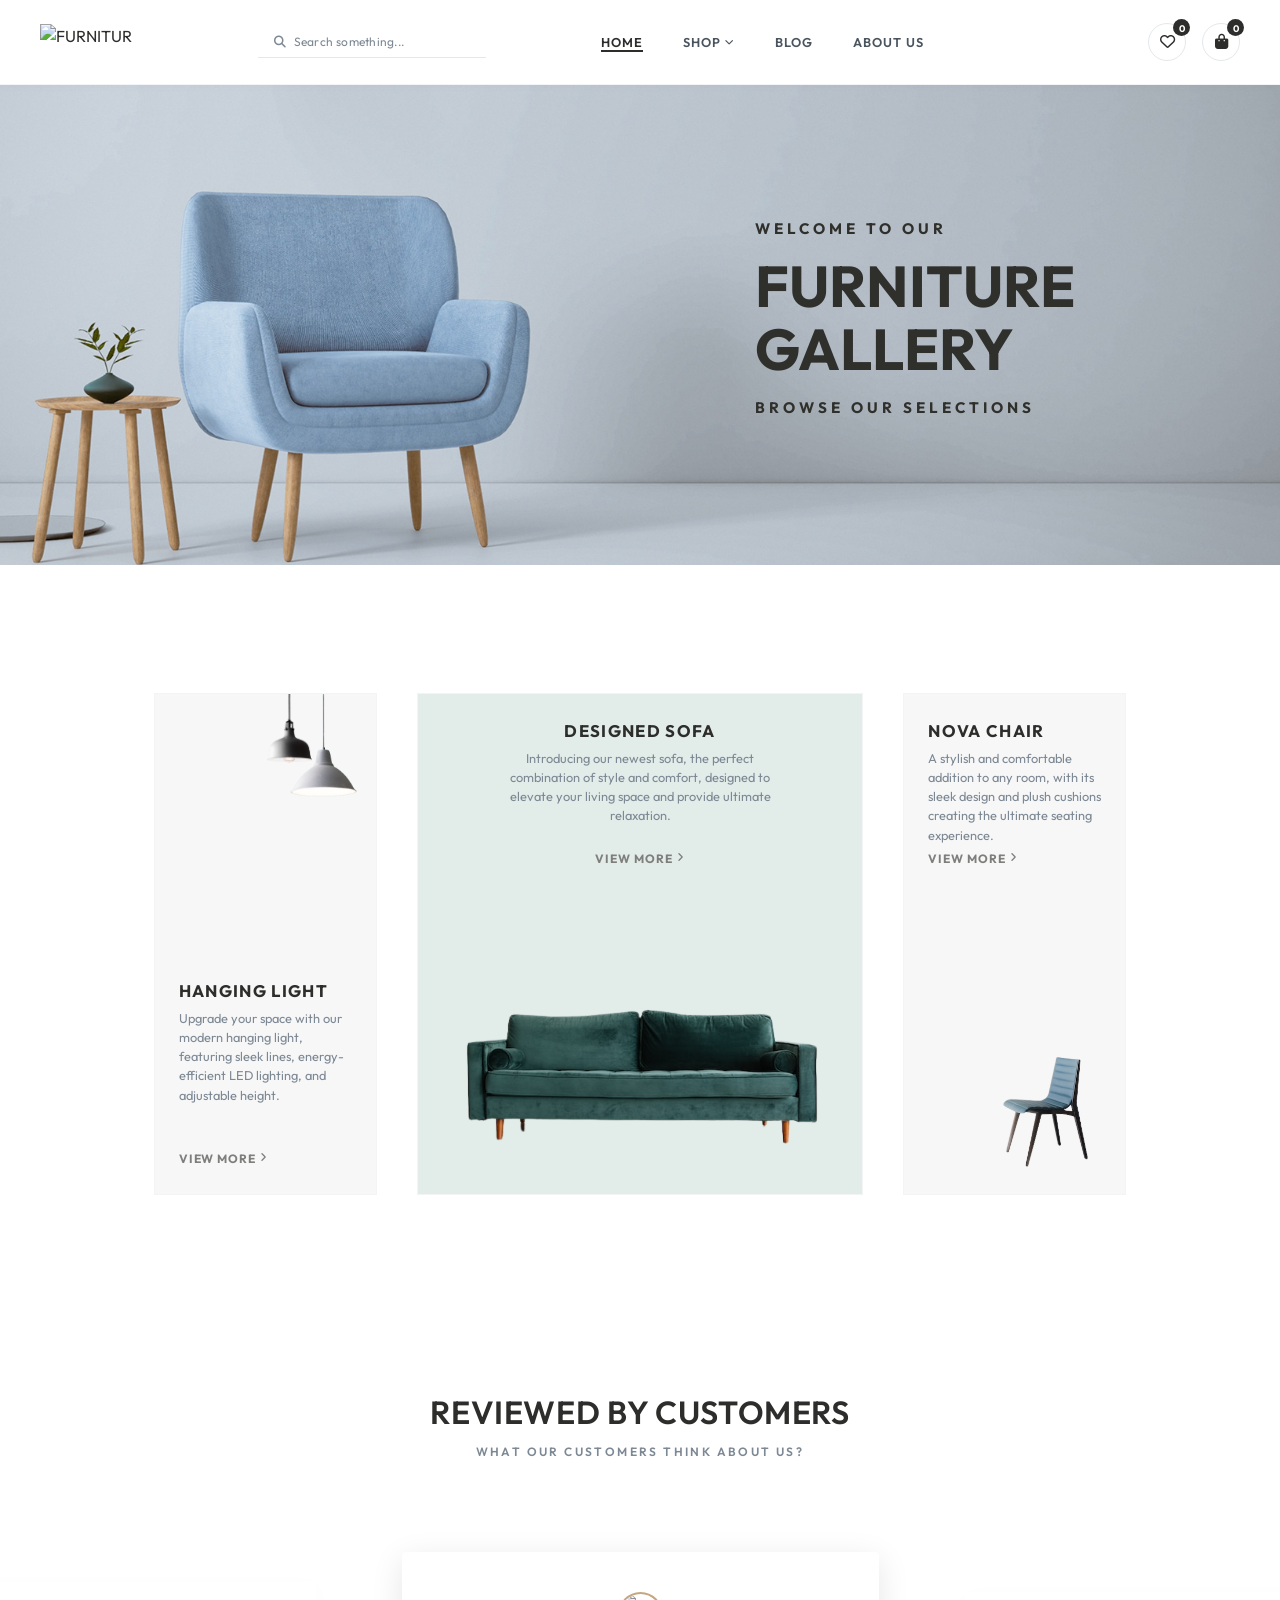
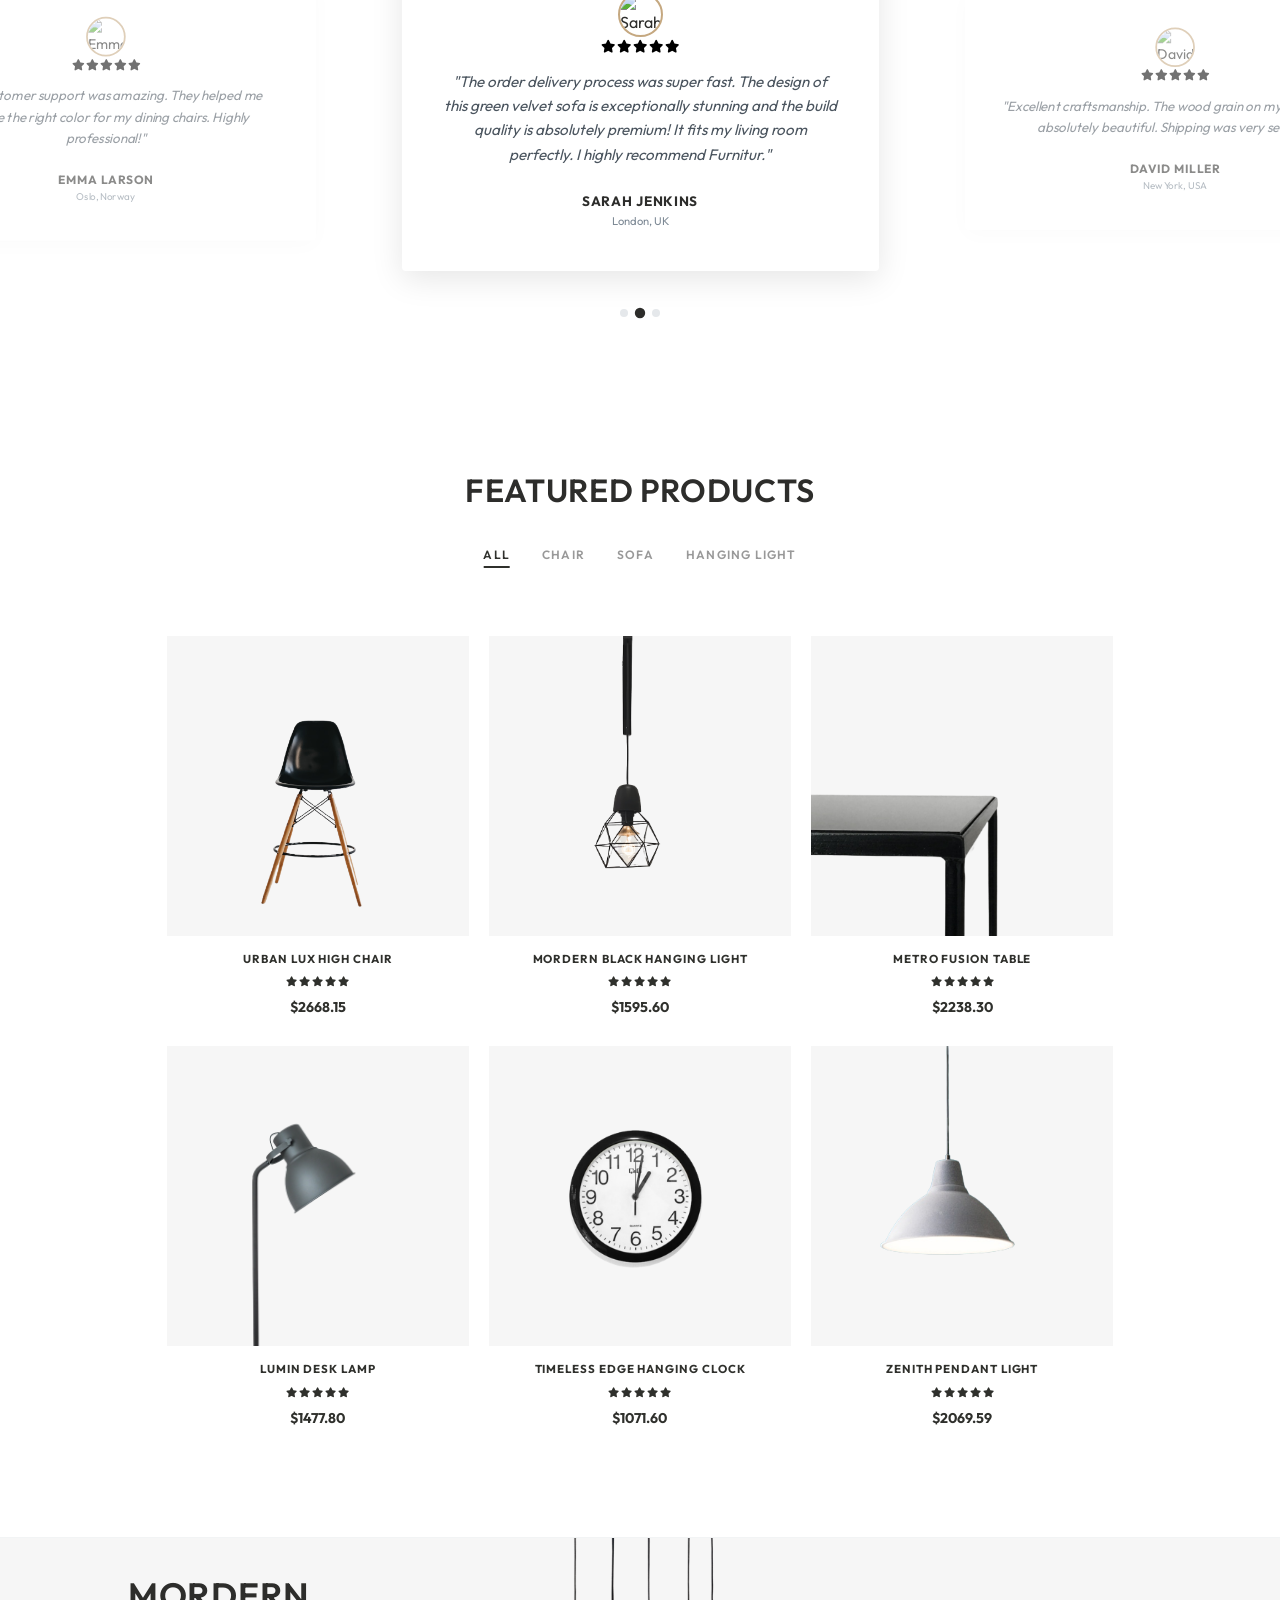
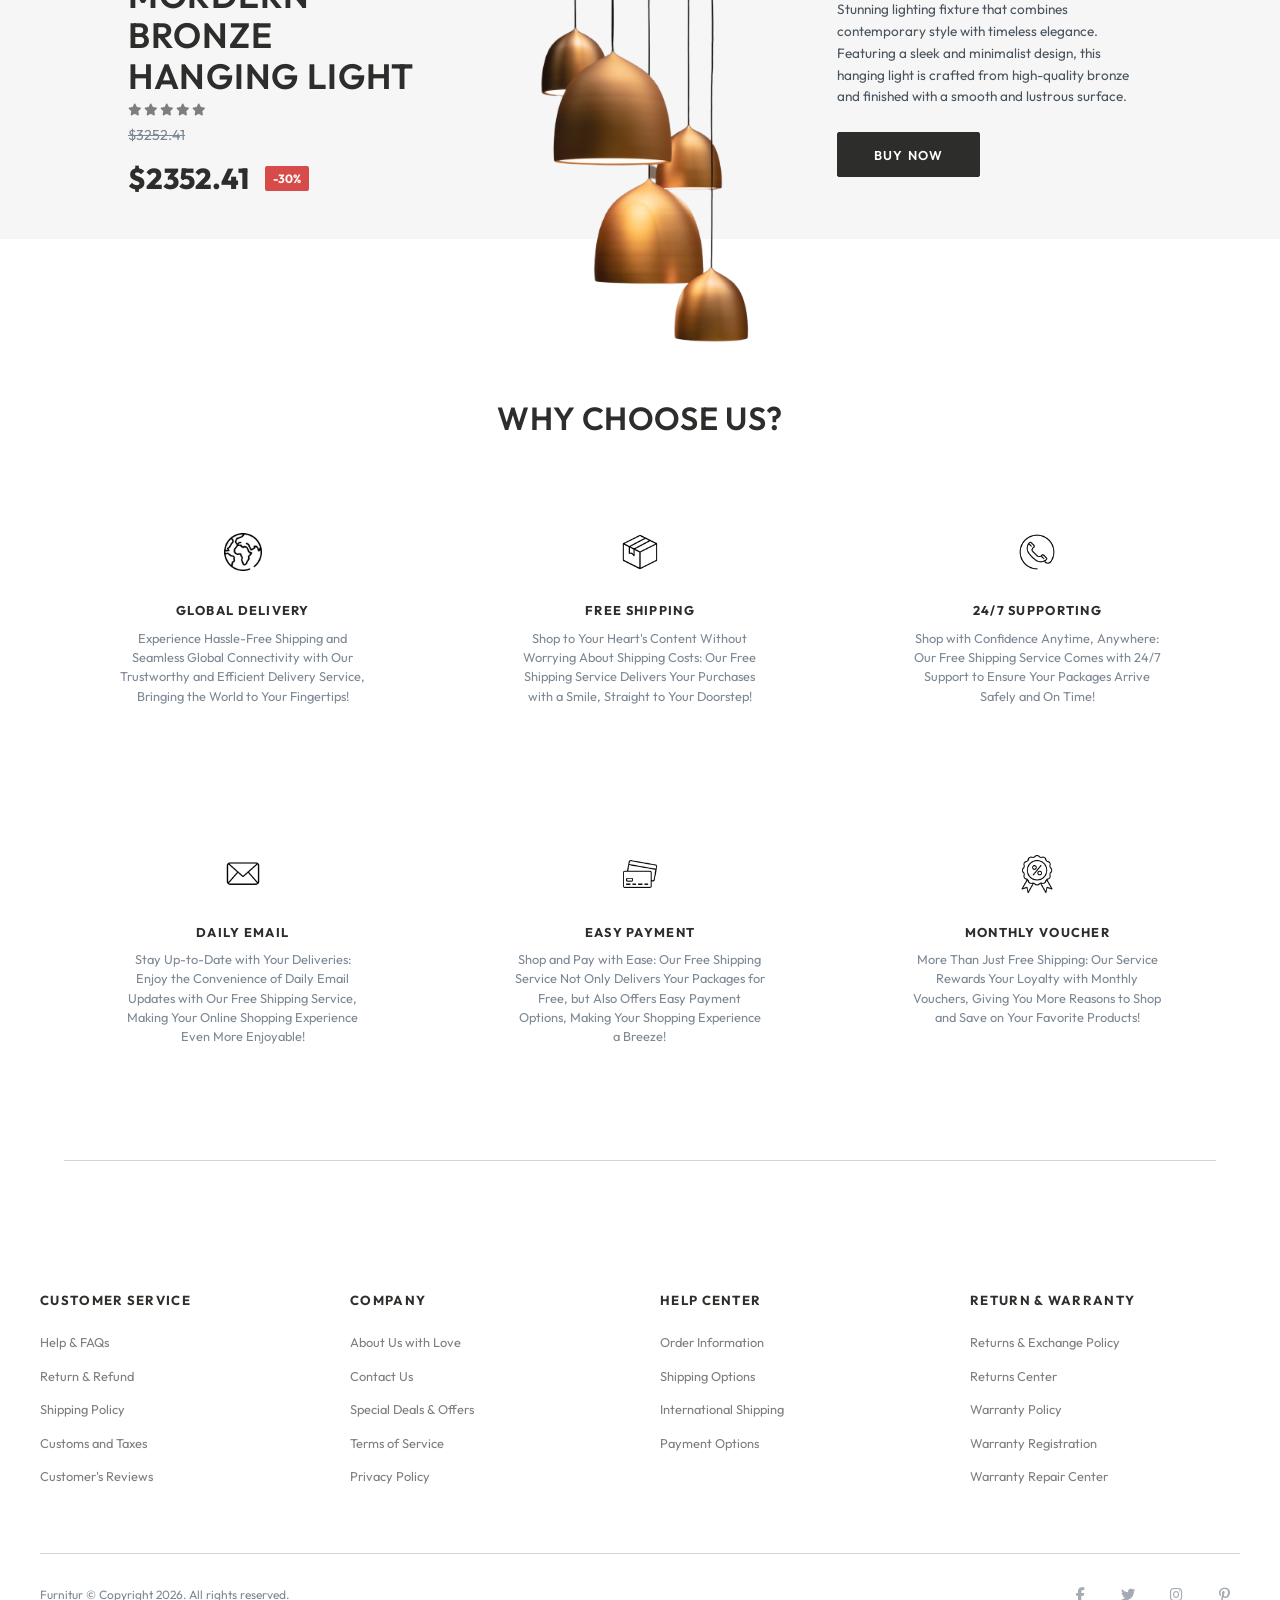
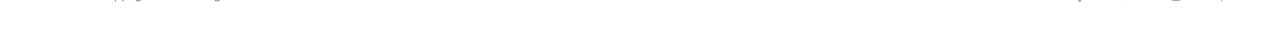
==== index.html @ 63c7da9a "first commit" ====
<!DOCTYPE html>
<html lang="en">

<head>
  <meta charset="UTF-8">
  <meta name="viewport" content="width=device-width, initial-scale=1.0">
  <meta name="description" content="Furnitur - Your Future Interior. High-quality furniture and lighting design.">
  <title>FURNITUR | Your Future Interior</title>
  <!-- Google Fonts -->
  <link rel="preconnect" href="https://fonts.googleapis.com">
  <link rel="preconnect" href="https://fonts.gstatic.com" crossorigin>
  <link
    href="https://fonts.googleapis.com/css2?family=Outfit:wght@300;400;500;600;700;800&family=Playfair+Display:ital,wght@0,400;0,600;0,700;1,400&display=swap"
    rel="stylesheet">
  <!-- FontAwesome for Icons -->
  <link rel="stylesheet" href="https://cdnjs.cloudflare.com/ajax/libs/font-awesome/6.4.0/css/all.min.css">
  <!-- Main Stylesheet -->
  <link rel="stylesheet" href="style.css">
</head>

<body class="home-page">

  <!-- Header & Navbar -->
  <header class="main-header">
    <div class="header-container">

      <!-- Left Group: Logo + Search + Nav -->
      <div class="header-left">
        <!-- Logo -->
        <a href="index.html" class="logo-container" id="nav-logo">
          <img src="./assets/logo.png" alt="FURNITUR" class="logo-img">
        </a>

        <!-- Search Bar -->
        <div class="search-wrapper">
          <i class="fa-solid fa-magnifying-glass search-icon"></i>
          <input type="text" id="search-input" placeholder="Search something...">
        </div>

        <!-- Navigation -->
        <nav class="navbar">
          <ul class="nav-links">
            <li><a href="index.html" class="nav-link active">HOME</a></li>
            <li><a href="search.html" class="nav-link">SHOP <i class="fa-solid fa-chevron-down nav-chevron"></i></a>
            </li>
            <li><a href="#" class="nav-link">BLOG</a></li>
            <li><a href="#" class="nav-link">ABOUT US</a></li>
          </ul>
        </nav>
      </div>

      <!-- Right Side: Actions -->
      <div class="header-actions">

        <!-- Wishlist -->
        <button class="action-btn" id="wishlist-btn" aria-label="Wishlist">
          <i class="fa-regular fa-heart"></i>
          <span class="badge" id="wishlist-count">0</span>
        </button>

        <!-- Cart -->
        <button class="action-btn" id="cart-btn" aria-label="Shopping Cart">
          <i class="fa-solid fa-bag-shopping"></i>
          <span class="badge" id="cart-count">0</span>
        </button>

        <!-- Hamburger -->
        <button class="mobile-menu-toggle" id="mobile-menu-btn" aria-label="Toggle Menu">
          <i class="fa-solid fa-bars"></i>
        </button>
      </div>

    </div>
  </header>

  <!-- Mobile Navigation Drawer -->
<div class="mobile-nav" id="mobile-nav-menu">
  <div class="mobile-nav-close" id="mobile-nav-close"><i class="fa-solid fa-xmark"></i></div>

  <!-- Search inside mobile menu -->
  <div class="mobile-search-wrapper">
    <i class="fa-solid fa-magnifying-glass search-icon" id="mobile-search-icon"></i>
    <input type="text" id="mobile-search-input" placeholder="Search products...">
  </div>

  <ul class="mobile-nav-links">
    <li><a href="index.html" class="mobile-nav-link active">HOME</a></li>
    <li><a href="search.html" class="mobile-nav-link">SHOP</a></li>
    <li><a href="#" class="mobile-nav-link">BLOG</a></li>
    <li><a href="#" class="mobile-nav-link">ABOUT US</a></li>
  </ul>
</div>

  <!-- MAIN CONTENT CONTAINER -->
  <main class="content-area">

    <!-- Hero Banner -->
    <section class="hero-banner">
      <div class="hero-content">
        <span class="hero-subtitle">WELCOME TO OUR</span>
        <h1 class="hero-title">FURNITURE<br>GALLERY</h1>
        <p class="hero-desc-subtitle">BROWSE OUR SELECTIONS</p>
      </div>
    </section>


    <!-- Categories Grid (Top Promo) -->
    <section class="container section-spacing">
      <div class="categories-promo-grid">

        <!-- Card 1: Hanging Light — image top, text bottom -->
        <div class="promo-card">
          <div class="promo-card-image card1-image">
            <img src="assets/hanging light 2.png" class="hanging-1" alt="Hanging Light1">
            <img src="assets/hanging light 1.png" class="hanging-2" alt="Hanging Light2">
          </div>
          <div class="promo-card-content">
            <h3 class="promo-title">HANGING LIGHT</h3>
            <p class="promo-desc">Upgrade your space with our modern hanging light, featuring sleek lines,
              energy-efficient LED lighting, and adjustable height.</p>
            <a href="search.html?category=lamp" class="promo-link">View more <i class="fa-solid fa-angle-right"></i></a>
          </div>
        </div>

        <!-- Card 2: Designed Sofa — text top-center, image bottom overflows -->
        <div class="promo-card sage-theme">
          <div class="promo-card-content card2-content">
            <h3 class="promo-title">DESIGNED SOFA</h3>
            <p class="promo-desc">Introducing our newest sofa, the perfect combination of style and comfort, designed to
              elevate your living space and provide ultimate relaxation.</p>
            <a href="search.html?category=sofa" class="promo-link">View more <i class="fa-solid fa-angle-right"></i></a>
          </div>
          <div class="promo-card-image card2-image">
            <img src="assets/designed-sofa.png" alt="Designed Sofa">
          </div>
        </div>

        <!-- Card 3: Nova Chair — text top-left, image bottom-right overflows -->
        <div class="promo-card card3">
          <div class="promo-card-content">
            <h3 class="promo-title">NOVA CHAIR</h3>
            <p class="promo-desc">A stylish and comfortable addition to any room, with its sleek design and plush
              cushions creating the ultimate seating experience.</p>
            <a href="search.html?category=chair" class="promo-link">View more <i
                class="fa-solid fa-angle-right"></i></a>
          </div>
          <div class="promo-card-image card3-image">
            <img src="assets/Chair.png" alt="Nova Chair">
          </div>
        </div>

      </div>
    </section>


    <!-- Reviews Section -->
    <section class="reviews-section section-spacing">
      <div class="reviews-section-header">
        <h2 class="section-title text-center">REVIEWED BY CUSTOMERS</h2>
        <p class="section-subtitle text-center">WHAT OUR CUSTOMERS THINK ABOUT US?</p>
      </div>

      <!-- Offset Slide Carousel -->
      <div class="reviews-carousel-wrapper">
        <div class="reviews-carousel-track" id="reviews-track">

          <!-- Slide Left Placeholder -->
          <div class="review-slide-box prev-slide">
            <img src="https://images.unsplash.com/photo-1544005313-94ddf0286df2?auto=format&fit=crop&q=80&w=100"
              alt="Emma L." class="avatar-box">
            <div class="review-stars-box">
              <i class="fa-solid fa-star"></i><i class="fa-solid fa-star"></i><i class="fa-solid fa-star"></i><i
                class="fa-solid fa-star"></i><i class="fa-solid fa-star"></i>
            </div>
            <p class="review-text-box">"The customer support was amazing. They helped me choose the right color for my
              dining chairs. Highly professional!"</p>
            <div class="review-author-box">
              <h4>Emma Larson</h4>
              <span>Oslo, Norway</span>
            </div>
          </div>

          <!-- Slide 1 (Active) -->
          <div class="review-slide-box active-slide">
            <img src="https://images.unsplash.com/photo-1534528741775-53994a69daeb?auto=format&fit=crop&q=80&w=100"
              alt="Sarah J." class="avatar-box">
            <div class="review-stars-box">
              <i class="fa-solid fa-star"></i><i class="fa-solid fa-star"></i><i class="fa-solid fa-star"></i><i
                class="fa-solid fa-star"></i><i class="fa-solid fa-star"></i>
            </div>
            <p class="review-text-box">"The order delivery process was super fast. The design of this green velvet sofa
              is exceptionally stunning and the build quality is absolutely premium! It fits my living room perfectly. I
              highly recommend Furnitur."</p>
            <div class="review-author-box">
              <h4>Sarah Jenkins</h4>
              <span>London, UK</span>
            </div>
          </div>

          <!-- Slide Right Placeholder -->
          <div class="review-slide-box next-slide">
            <img src="https://images.unsplash.com/photo-1507003211169-0a1dd7228f2d?auto=format&fit=crop&q=80&w=100"
              alt="David M." class="avatar-box">
            <div class="review-stars-box">
              <i class="fa-solid fa-star"></i><i class="fa-solid fa-star"></i><i class="fa-solid fa-star"></i><i
                class="fa-solid fa-star"></i><i class="fa-solid fa-star"></i>
            </div>
            <p class="review-text-box">"Excellent craftsmanship. The wood grain on my table looks absolutely beautiful.
              Shipping was very secure."</p>
            <div class="review-author-box">
              <h4>David Miller</h4>
              <span>New York, USA</span>
            </div>
          </div>

        </div>
        <!-- Carousel Dots -->
        <div class="carousel-dots-container">
          <span class="dot active" data-slide="0"></span>
          <span class="dot" data-slide="1"></span>
          <span class="dot" data-slide="2"></span>
        </div>
      </div>


    </section>

    <!-- Featured Products Area -->
    <section class="container section-spacing">
      <h2 class="section-title text-center">FEATURED PRODUCTS</h2>
      <!-- Tabs -->
      <div class="featured-tabs">
        <button class="tab-btn active" data-filter="all">All</button>
        <button class="tab-btn" data-filter="chair">Chair</button>
        <button class="tab-btn" data-filter="sofa">Sofa</button>
        <button class="tab-btn" data-filter="lamp">Hanging Light</button>
      </div>
      <!-- Grid (6 items dynamically populated) -->
      <div class="products-grid" id="featured-products-container">
        <!-- Dynamic rendering via JS -->
      </div>
    </section>

    <!-- PROMO BANNER SECTION (3 Column layout) -->
    <section class="promo-banner-section">
      <div class="promo-banner-grid-3col">
        <!-- Col 1: Title and Price -->
        <div class="promo-col-left">
          <h2 class="promo-banner-title">MORDERN BRONZE<br>HANGING LIGHT</h2>
          <div class="promo-stars">
            <i class="fa-solid fa-star"></i>
            <i class="fa-solid fa-star"></i>
            <i class="fa-solid fa-star"></i>
            <i class="fa-solid fa-star"></i>
            <i class="fa-solid fa-star"></i>
          </div>
          <p class="promo-old-price">$3252.41</p>
          <div class="promo-price-tag">
            <span class="promo-new-price">$2352.41</span>
            <span class="promo-discount-badge">-30%</span>
          </div>
        </div>

        <!-- Col 2: Image -->
        <div class="promo-col-center">
          <img src="assets/bronze-hanging-light.png" alt="Modern Bronze Hanging Light" class="promo-center-img">
        </div>

        <!-- Col 3: Description and CTA -->
        <div class="promo-col-right">
          <p class="promo-desc-text">Stunning lighting fixture that combines contemporary style with timeless elegance.
            Featuring a sleek and minimalist design, this hanging light is crafted from high-quality bronze and finished
            with a smooth and lustrous surface.</p>
          <button class="btn btn-primary btn-dark-bg" id="promo-buy-btn" data-id="p12">BUY NOW</button>
        </div>
      </div>
    </section>

    <!-- WHY CHOOSE US SECTION -->
    <section class="why-choose-us-section section-spacing">
      <div class="container">
        <h2 class="section-title text-center">WHY CHOOSE US?</h2>

        <div class="why-choose-grid">
          <!-- Item 1 -->
          <div class="why-item">
            <div class="why-icon">
              <img src="assets/png-icons/Global.png" alt="Global Delivery">
            </div>
            <h3>GLOBAL DELIVERY</h3>
            <p>Experience Hassle-Free Shipping and Seamless Global Connectivity with Our Trustworthy and Efficient
              Delivery Service, Bringing the World to Your Fingertips!</p>
          </div>

          <!-- Item 2 -->
          <div class="why-item">
            <div class="why-icon">
              <img src="assets/png-icons/package-box 1.png" alt="Free Shipping">
            </div>
            <h3>FREE SHIPPING</h3>
            <p>Shop to Your Heart's Content Without Worrying About Shipping Costs: Our Free Shipping Service Delivers
              Your Purchases with a Smile, Straight to Your Doorstep!</p>
          </div>

          <!-- Item 3 -->
          <div class="why-item">
            <div class="why-icon">
              <img src="assets/png-icons/phone 1.png" alt="24/7 Support">
            </div>
            <h3>24/7 SUPPORTING</h3>
            <p>Shop with Confidence Anytime, Anywhere: Our Free Shipping Service Comes with 24/7 Support to Ensure Your
              Packages Arrive Safely and On Time!</p>
          </div>

          <!-- Item 4 -->
          <div class="why-item">
            <div class="why-icon">
              <img src="assets/png-icons/email 1.png" alt="Daily Email">
            </div>
            <h3>DAILY EMAIL</h3>
            <p>Stay Up-to-Date with Your Deliveries: Enjoy the Convenience of Daily Email Updates with Our Free Shipping
              Service, Making Your Online Shopping Experience Even More Enjoyable!</p>
          </div>

          <!-- Item 5 -->
          <div class="why-item">
            <div class="why-icon">
              <img src="assets/png-icons/credit-card 1.png" alt="Easy Payment">
            </div>
            <h3>EASY PAYMENT</h3>
            <p>Shop and Pay with Ease: Our Free Shipping Service Not Only Delivers Your Packages for Free, but Also
              Offers Easy Payment Options, Making Your Shopping Experience a Breeze!</p>
          </div>

          <!-- Item 6 -->
          <div class="why-item">
            <div class="why-icon">
              <img src="assets/png-icons/badge (1) 1.png" alt="Monthly  Voucher">
            </div>
            <h3>MONTHLY VOUCHER</h3>
            <p>More Than Just Free Shipping: Our Service Rewards Your Loyalty with Monthly Vouchers, Giving You More
              Reasons to Shop and Save on Your Favorite Products!</p>
          </div>
        </div>
      </div>
    </section>

  </main>

  <!-- PERSISTENT SHOPPING CART SIDE DRAWER -->
  <div class="cart-drawer-overlay" id="cart-overlay"></div>
  <div class="cart-drawer" id="cart-drawer">
    <div class="cart-drawer-header">
      <h2>YOUR CART (<span id="cart-drawer-count">0</span>)</h2>
      <button class="cart-drawer-close" id="cart-close-btn" aria-label="Close Cart">
        <i class="fa-solid fa-xmark"></i>
      </button>
    </div>

    <!-- Cart Items Container -->
    <div class="cart-items-container" id="cart-items-list">
      <!-- Renders dynamically in JS -->
    </div>

    <!-- Cart Footer (Calculations & Checkout) -->
    <div class="cart-drawer-footer" id="cart-summary-footer">
      <div class="cart-subtotal-row">
        <span>Subtotal</span>
        <span class="subtotal-price" id="cart-total-price">$0.00</span>
      </div>
      <p class="cart-shipping-notice">Shipping and taxes calculated at checkout.</p>
      <button class="btn btn-primary checkout-btn" id="checkout-btn">PROCEED TO CHECKOUT</button>
    </div>
  </div>

  <!-- FOOTER SECTION -->
  <footer class="main-footer">
    <div class="footer-container">
      <!-- Main Footer Grid -->
      <div class="footer-grid">
        <!-- Col 1 -->
        <div class="footer-col">
          <h3>CUSTOMER SERVICE</h3>
          <ul>
            <li><a href="#">Help & FAQs</a></li>
            <li><a href="#">Return & Refund</a></li>
            <li><a href="#">Shipping Policy</a></li>
            <li><a href="#">Customs and Taxes</a></li>
            <li><a href="#">Customer's Reviews</a></li>
          </ul>
        </div>
        <!-- Col 2 -->
        <div class="footer-col">
          <h3>COMPANY</h3>
          <ul>
            <li><a href="#">About Us with Love</a></li>
            <li><a href="#">Contact Us</a></li>
            <li><a href="#">Special Deals & Offers</a></li>
            <li><a href="#">Terms of Service</a></li>
            <li><a href="#">Privacy Policy</a></li>
          </ul>
        </div>
        <!-- Col 3 -->
        <div class="footer-col">
          <h3>HELP CENTER</h3>
          <ul>
            <li><a href="#">Order Information</a></li>
            <li><a href="#">Shipping Options</a></li>
            <li><a href="#">International Shipping</a></li>
            <li><a href="#">Payment Options</a></li>
          </ul>
        </div>
        <!-- Col 4 -->
        <div class="footer-col">
          <h3>RETURN & WARRANTY</h3>
          <ul>
            <li><a href="#">Returns & Exchange Policy</a></li>
            <li><a href="#">Returns Center</a></li>
            <li><a href="#">Warranty Policy</a></li>
            <li><a href="#">Warranty Registration</a></li>
            <li><a href="#">Warranty Repair Center</a></li>
          </ul>
        </div>
      </div>

      <!-- Footer Bottom -->
      <div class="footer-bottom">
        <p class="copyright-text">Furnitur © Copyright 2026. All rights reserved.</p>

        <!-- Social Icons -->
        <div class="social-links">
          <a href="#" aria-label="Facebook"><i class="fa-brands fa-facebook-f"></i></a>
          <a href="#" aria-label="Twitter"><i class="fa-brands fa-twitter"></i></a>
          <a href="#" aria-label="Instagram"><i class="fa-brands fa-instagram"></i></a>
          <a href="#" aria-label="Pinterest"><i class="fa-brands fa-pinterest-p"></i></a>
        </div>
      </div>
    </div>
  </footer>

  <!-- Core JavaScript -->
  <script src="app.js"></script>
</body>

</html>
---- style.css ----
/* ==========================================================================
   CSS RESET & VARIABLES
   ========================================================================== */
:root {
  /* Color Palette */
  --color-primary: #2d2d2b;
  /* Charcoal Dark Brown (Figma Header/Neutral) */
  --color-primary-light: #444442;
  --color-secondary: #c5a880;
  /* Gold / Bronze highlights */
  --color-secondary-dark: #a98c62;
  --color-sage: #e2ece9;
  /* Sage Green */
  --color-sage-light: #eff5f3;
  --color-white: #ffffff;
  --color-light-bg: #f8f9fa;
  /* Off-white */
  --color-grey-50: #fbfbfc;
  --color-grey-100: #f2f4f5;
  /* Cool light grey */
  --color-grey-200: #e5e8eb;
  --color-grey-300: #ccd1d6;
  --color-grey-500: #7c8894;
  /* Muted grey */
  --color-grey-700: #4a545e;
  --color-danger: #d84b4b;
  /* Discount/Sale Red */
  --color-danger-hover: #b73a3a;
  --color-success: #2e7d32;

  /* Typography */
  --font-sans: 'Outfit', sans-serif;
  --font-serif: 'Playfair Display', Georgia, serif;

  /* Spacing */
  --spacing-xs: 0.25rem;
  --spacing-sm: 0.5rem;
  --spacing-md: 1rem;
  --spacing-lg: 1.5rem;
  --spacing-xl: 2.5rem;
  --spacing-xxl: 4rem;

  /* Transitions */
  --transition-fast: all 0.2s cubic-bezier(0.16, 1, 0.3, 1);
  --transition-normal: all 0.3s cubic-bezier(0.16, 1, 0.3, 1);
  --transition-slow: all 0.5s cubic-bezier(0.16, 1, 0.3, 1);

  /* Layout Constants */
  --header-height: 85px;
  --max-width: 1440px;
  --border-radius-sm: 2px;
  --border-radius-md: 4px;
  --border-radius-lg: 8px;
  --box-shadow: 0 5px 25px rgba(0, 0, 0, 0.04);
  --box-shadow-hover: 0 15px 35px rgba(0, 0, 0, 0.08);
  --box-shadow-drawer: -8px 0 25px rgba(0, 0, 0, 0.06);
}

* {
  box-sizing: border-box;
  margin: 0;
  padding: 0;
}

body {
  font-family: var(--font-sans);
  background-color: var(--color-white);
  color: var(--color-primary);
  line-height: 1.6;
  overflow-x: hidden;
  -webkit-font-smoothing: antialiased;
}

a {
  color: inherit;
  text-decoration: none;
  transition: var(--transition-fast);
}

button,
input,
select,
textarea {
  font-family: inherit;
  font-size: inherit;
  color: inherit;
  background: none;
  border: none;
  outline: none;
}

button {
  cursor: pointer;
}

img {
  max-width: 100%;
  height: auto;
  display: block;
}

ul {
  list-style: none;
}

.container {
  max-width: var(--max-width);
  margin: 0 auto;
  padding: 0 var(--spacing-xxl);
  width: 100%;
}

.section-spacing {
  padding: var(--spacing-xxl) 0;
}

.hidden {
  display: none !important;
}

.text-center {
  text-align: center;
}

.pb-0 {
  padding-bottom: 0 !important;
}

.no-border-bottom {
  border-bottom: none !important;
}

/* ==========================================================================
   BUTTONS & ACTIONS
   ========================================================================== */
.btn {
  display: inline-flex;
  align-items: center;
  justify-content: center;
  padding: 0.85rem 2.2rem;
  font-weight: 600;
  font-size: 0.8rem;
  letter-spacing: 0.1em;
  text-transform: uppercase;
  border-radius: var(--border-radius-sm);
  transition: var(--transition-normal);
  gap: var(--spacing-sm);
}

.btn-primary {
  background-color: var(--color-primary);
  color: var(--color-white);
  border: 1px solid var(--color-primary);
}

.btn-primary:hover {
  background-color: var(--color-white);
  color: var(--color-primary);
}

.btn-primary.btn-dark-bg {
  background-color: var(--color-primary);
  color: var(--color-white);
  border: 1px solid var(--color-primary);
}

.btn-primary.btn-dark-bg:hover {
  background-color: transparent;
  color: var(--color-primary);
}

.btn-outline {
  border: 1px solid var(--color-primary);
  color: var(--color-primary);
}

.btn-outline:hover {
  background-color: var(--color-primary);
  color: var(--color-white);
}

.btn-dark {
  background-color: var(--color-primary);
  color: var(--color-white);
  border: 1px solid var(--color-primary);
}

.btn-dark:hover {
  background-color: transparent;
  color: var(--color-primary);
}

.btn-sm {
  padding: 0.5rem 1.2rem;
  font-size: 0.75rem;
}

/* ==========================================================================
   HEADER & NAVBAR (WHITE HEADER AS PER USER FEEDBACK)
   ========================================================================== */
.main-header {
  height: var(--header-height);
  background-color: var(--color-white);
  border-bottom: 1px solid var(--color-grey-100);
  position: sticky;
  top: 0;
  z-index: 100;
  box-shadow: 0 2px 10px rgba(0, 0, 0, 0.02);
}

.header-container {
  max-width: var(--max-width);
  height: 100%;
  margin: 0 auto;
  padding: 0 var(--spacing-xxl);
  display: flex;
  align-items: center;
  justify-content: space-between;
  padding: 15px 40px;
}


.header-left {
  display: flex;
  align-items: center;
  gap: 9vw;
  /* Equal gap between logo, search, nav */
}

/* Logo Design */
.logo-container {
  display: flex;
  align-items: center;
  gap: 12px;
  flex-shrink: 0;
  text-decoration: none;
}

.logo-img {
  width: 8vw;
  height: 4vh;
  object-fit: contain;
}

/* Optional hover effect */
.logo-container:hover .logo-img {
  transform: scale(1.08);
  transition: transform 0.3s ease;
}

/* Search Wrapper - Placed next to Logo in Header */
.search-wrapper {
  position: relative;
  border-bottom: 1px solid var(--color-grey-200);
  padding: 0.5rem 1rem;
  display: flex;
  align-items: center;
  min-width: 200px;
  transition: var(--transition-normal);
  background-color: var(--color-white);
}

.search-wrapper:focus-within {
  width: 250px;
  border-color: var(--color-grey-300);
  background-color: var(--color-white);
  box-shadow: var(--box-shadow);
}

.search-icon {
  font-size: 0.75rem;
  color: var(--color-grey-500);
  margin-right: var(--spacing-sm);
}

.search-wrapper input {
  font-size: 0.75rem;
  width: 100%;
  letter-spacing: 0.02em;
  color: var(--color-primary);
}

.search-wrapper input::placeholder {
  color: var(--color-grey-500);
}

/* Navbar Links */
.navbar {
  height: 100%;

}

.nav-links {
  display: flex;
  align-items: center;
  height: 100%;
  gap: var(--spacing-xl);
}

.nav-links li {
  height: 100%;
  display: flex;
  align-items: center;
}

.nav-link {
  font-weight: 600;
  font-size: 0.8rem;
  letter-spacing: 0.08em;
  position: relative;
  height: 100%;
  display: flex;
  align-items: center;
  color: var(--color-grey-700);
}

.nav-link:hover,
.nav-link.active {
  color: var(--color-primary);
}

.nav-link::after {
  content: '';
  position: absolute;
  bottom: 0;
  left: 0;
  width: 0;
  height: 2px;
  background-color: var(--color-primary);
  transition: var(--transition-normal);
}

.nav-link:hover::after,
.nav-link.active::after {
  width: 100%;
}

.nav-chevron {
  font-size: 0.55rem;
  margin-left: var(--spacing-xs);
}

/* Header Action Badges */
.header-actions {
  display: flex;
  align-items: center;
  gap: var(--spacing-md);
  flex-shrink: 0;

}

.action-btn {
  display: flex;
  align-items: center;
  justify-content: center;
  width: 38px;
  height: 38px;
  border-radius: 50%;
  border: 1px solid var(--color-grey-200);
  color: var(--color-primary);
  position: relative;
  transition: var(--transition-fast);
}

.action-btn:hover {
  background-color: var(--color-light-bg);
  border-color: var(--color-grey-300);
}

.action-btn i {
  font-size: 0.95rem;
}

.badge {
  position: absolute;
  top: -5px;
  right: -5px;
  display: inline-flex;
  align-items: center;
  justify-content: center;
  background-color: var(--color-primary);
  color: var(--color-white);
  font-size: 0.6rem;
  font-weight: 700;
  width: 17px;
  height: 17px;
  border-radius: 50%;
}

.mobile-menu-toggle {
  display: none;
  font-size: 1.25rem;
  color: var(--color-primary);
}

/* ==========================================================================
   MOBILE MENU DRAWER
   ========================================================================== */
.mobile-nav {
  position: fixed;
  top: 0;
  left: -100%;
  width: 80%;
  max-width: 300px;
  height: 100vh;
  background-color: var(--color-white);
  z-index: 150;
  box-shadow: 8px 0 25px rgba(0, 0, 0, 0.08);
  padding: var(--spacing-xl) var(--spacing-lg);
  display: flex;
  flex-direction: column;
  gap: var(--spacing-xl);
  transition: var(--transition-slow);
}

.mobile-nav.active {
  left: 0;
}

.mobile-nav-close {
  align-self: flex-end;
  font-size: 1.4rem;
  cursor: pointer;
  color: var(--color-primary);
}

.mobile-nav-links {
  display: flex;
  flex-direction: column;
  gap: var(--spacing-lg);
}

.mobile-nav-link {
  font-size: 1.05rem;
  font-weight: 600;
  letter-spacing: 0.05em;
  color: var(--color-grey-700);
}

.mobile-nav-link.active,
.mobile-nav-link:hover {
  color: var(--color-primary);
}


/* ==========================================================================
   HERO BANNER
   ========================================================================== */
/* ── HERO BANNER ── */
.hero-banner {
  width: 100%;
  height: 480px;
  background-image: url('assets/Hero.png');
  background-size: cover;
  background-position: center;
  display: flex;
  align-items: center;
  justify-content: flex-end;
  padding: 0 6vw;
}

.hero-content {
  text-align: left;
  max-width: 520px;
  padding-right: 10vw;
  /* internal padding from right edge */
}

.hero-subtitle,
.hero-desc-subtitle {
  display: block;
  font-size: 0.95rem;
  font-weight: 700;
  letter-spacing: 4px;
  text-transform: uppercase;
  color: #2F302C;
  margin-bottom: 12px;
}

.hero-title {
  font-size: clamp(2rem, 4.5vw, 4.2rem);
  font-weight: 700;
  color: #2F302C;
  line-height: 1.1;
  margin-bottom: 16px;
}

/* ── RESPONSIVE ── */

/* Tablet */
@media (max-width: 1024px) {
  .hero-banner {
    height: 400px;
    background-size: contain;
    /* full image visible, no crop */
    background-repeat: no-repeat;
    background-position: left center;
    /* image on left, space for text right */
    background-color: #f5f3ef;
    /* fill any gap beside image */
  }

  .hero-content {
    max-width: 380px;
    padding-right: 3vw;
  }
}

/* Mobile */
@media (max-width: 768px) {
  .hero-banner {
    height: 320px;
    background-size: contain;
    background-repeat: no-repeat;
    background-position: left center;
    background-color: #f5f3ef;
    padding: 0 4vw;
    justify-content: flex-end;
    /* text stays RIGHT, never center */
  }

  .hero-content {
    max-width: 55%;
    /* text takes right 55% of screen */
    padding-right: 3vw;
  }

  .hero-subtitle,
  .hero-desc-subtitle {
    font-size: 0.4rem;
    letter-spacing: 2px;
    margin-bottom: 0px;
  }

}

/* Small mobile */
@media (max-width: 480px) {
  .hero-banner {
    width: 100%;
    height: 18vh;
    background-position: left center;
  }


  .hero-content {
    max-width: 58%;
    padding-right: 3vw;
  }

  .hero-title {
    font-size: 2rem !important;
    padding-right: 5vw;
  }
}

/* ==========================================================================
   CATEGORIES PROMO GRID
   ========================================================================== */
/* ── GRID ── */
.categories-promo-grid {
  display: grid;
  grid-template-columns: 0.5fr 1fr 0.5fr;
  margin: 5% 12%;
  gap: var(--spacing-xl);
}

/* ── BASE CARD ── */
.promo-card {
  background-color: #F7F7F7;
  border: 1px solid var(--color-grey-100);
  display: flex;
  flex-direction: column;
  justify-content: space-between;
  min-height: 480px;
  overflow: hidden;
  transition: var(--transition-normal);
}

.promo-card:hover {
  transform: translateY(-4px);
  box-shadow: var(--box-shadow);
}

/* ── CARD 1: two hanging bulb images side by side at top ── */
.card1-image {
  position: relative;
  height: 260px;
  overflow: hidden;
}

/* Both images hang from top using absolute positioning */
.card1-image img {
  position: absolute;
  top: 0;
  object-fit: contain;
  object-position: top center;
}

/* First light — darker one, left-center, slightly larger */
.hanging-1 {
  width: 52%;
  height: 15vh;
  left: 6vw;
  z-index: 2;
}

/* Second light — lighter one, right side, slightly lower */
.hanging-2 {
  width: 100%;
  height: 20vh !important;
  left: 8vw;
  /* slightly lower than first */
  z-index: 1;
}

/* ── CARD 2 (sage): text top-center, sofa image bottom ── */
.promo-card.sage-theme {
  background-color: var(--color-sage);
  overflow: visible;
  /* sofa can bleed below card */
}

.card2-content {
  display: flex;
  flex-direction: column;
  align-items: center;
  /* centers children horizontally */
  text-align: center;
  padding-top: 2.5rem;
  margin: 0 4vw;
}

.card2-content .promo-desc {
  text-align: center;
}

.sage-theme .promo-link {
  align-self: center;
}

.card2-image {
  height: 300px;
  flex-shrink: 0;
  overflow: visible;
  display: flex;
  align-items: flex-end;
}

.card2-image img {
  width: 100%;
  height: 100%;
  object-fit: contain;
  /* full sofa, no crop */
  object-position: center bottom;
  display: block;
}

/* ── CARD 3: text top-left, chair bottom-right overflows ── */
.promo-card.card3 {
  overflow: visible;
}

.card3-image {
  height: 300px;
  flex-shrink: 0;
  overflow: visible;
  display: flex;
  justify-content: flex-end;
  /* push chair to right */
}

.card3-image img {
  width: 80%;
  height: 100%;
  object-fit: contain;
  object-position: right bottom;
  display: block;
}

/* ── SHARED CONTENT AREA ── */
.promo-card-content {
  padding: var(--spacing-lg);
  display: flex;
  flex-direction: column;
  gap: var(--spacing-xs);
  flex-grow: 1;
}

/* ── TEXT STYLES ── */
.promo-title {
  font-family: var(--font-sans);
  font-size: 1.05rem;
  font-weight: 700;
  letter-spacing: 0.08em;
  text-transform: uppercase;
  color: var(--color-primary);
}

.promo-desc {
  font-size: 0.8rem;
  color: var(--color-grey-500);
  line-height: 1.5;
}

.promo-link {

  font-weight: 700;
  font-size: 0.75rem;
  letter-spacing: 0.08em;
  text-transform: uppercase;
  margin-top: auto;
  display: inline-flex;
  align-items: center;
  gap: var(--spacing-xs);
  color: #7E7F7C;
  align-self: flex-start;
  padding-bottom: 2px;
}

.promo-link i {
  font-size: 0.65rem;
  transition: var(--transition-fast);
}

.promo-link:hover i {
  transform: translateX(3px);
}

/* ── RESPONSIVE ── */
@media (max-width: 1024px) {
  .categories-promo-grid {
    grid-template-columns: 1fr 1fr;
  }

  .promo-card.sage-theme {
    grid-column: 1 / -1;
    /* sofa spans full width */
  }

  .card1-image {
    height: 200px;
  }

  .card2-image {
    height: 260px;
  }

  .card3-image {
    height: 260px;
  }
}

@media (max-width: 640px) {
  .categories-promo-grid {
    grid-template-columns: 1fr;
  }

  .promo-card.sage-theme {
    grid-column: auto;
  }

  .card2-content {
    margin: 0 0vw;
  }

  .card1-image {
    height: 180px;
  }

  .card2-image {
    height: 220px;
  }

  .card3-image {
    height: 200px;
    justify-content: center;
    /* center chair on mobile */
  }

  .card3-image img {
    width: 65%;
  }
}

/* ==========================================================================
   SECTION HEADER
   ========================================================================== */
.section-title {

  font-size: 2rem;
  font-weight: 600;
  letter-spacing: 0.02em;
  color: var(--color-primary);
  margin-bottom: var(--spacing-xs);
}

.section-subtitle {
  font-size: 0.75rem;
  letter-spacing: 0.2em;
  font-weight: 600;
  color: var(--color-grey-500);
  text-transform: uppercase;
  margin-bottom: var(--spacing-xl);
}

/* ==========================================================================
   PRODUCT CARDS SYSTEM
   ========================================================================== */
.products-grid {
  display: grid;
  grid-template-columns: repeat(3, 1fr);
  gap: 20px;
  padding: 4vh 6vw;
  /* slightly less horizontal padding = wider grid area */
  max-width: 1100px;
  margin: 0 auto;

}

/* ── CARD ── */
.product-card {
  border: none;
  display: flex;
  flex-direction: column;
  position: relative;
  transition: var(--transition-normal);
  cursor: pointer;
  background: #fff;

}

.product-card:hover {
  transform: translateY(-3px);
  box-shadow: 0 6px 20px rgba(0, 0, 0, 0.07);
}

/* ── CARD IMAGE AREA ── */
.product-card-image {
  background-color: #F6F6F6;
  height: 300px;
  overflow: hidden;
  position: relative;
  display: flex;
  align-items: center;
  justify-content: center;
  padding: 0;
  /* zero padding — image touches edges */

}

.product-card-image img {
  width: 100%;
  height: 100%;
  object-fit: cover;
  display: block;
  transition: var(--transition-normal);
}

.product-card:hover .product-card-image img {
  transform: scale(1.04);
}

/* ── HANGING / TALL images — align to TOP not center ── */
/* Add class "img-top" to cards where product hangs from top */
.product-card.img-top .product-card-image {
  align-items: flex-start;
  /* image pins to top edge */
}

.product-card.img-top .product-card-image img {
  object-fit: contain;
  object-position: top center;
  /* top edge, horizontally centered */
}

/* ── BADGES ── */
/* .product-badges {
  position: absolute;
  top: 12px;
  left: 12px;
  display: flex;
  flex-direction: column;
  gap: 4px;
  z-index: 2;
}

.badge-sale {
  background-color: #e63946;
  color: #fff;
  font-size: 0.58rem;
  font-weight: 800;
  padding: 3px 6px;
  letter-spacing: 0.06em;
  text-transform: uppercase;
} */


/* ── HOVER ACTIONS ── */
.product-actions {
  position: absolute;
  bottom: -60px;
  left: 0;
  width: 100%;
  display: flex;
  align-items: center;
  padding: 12px 16px;
  gap: 8px;
  background: linear-gradient(to top, rgba(0, 0, 0, 0.06), transparent);
  transition: bottom 0.3s ease, opacity 0.3s ease;
  opacity: 0;
  pointer-events: none;
  z-index: 3;
}

.product-card:hover .product-actions {
  bottom: 0;
  opacity: 1;
  pointer-events: auto;
}

.btn-icon {
  width: 34px;
  height: 34px;
  background: #fff;
  color: var(--color-primary);
  border-radius: 50%;
  display: inline-flex;
  align-items: center;
  justify-content: center;
  font-size: 13px;
  flex-shrink: 0;
  transition: var(--transition-fast);
  box-shadow: 0 2px 6px rgba(0, 0, 0, 0.08);
}

.btn-icon:hover {
  background: var(--color-primary);
  color: #fff;
}

.btn-icon.active {
  background: var(--color-primary);
  color: #fff;
  border-color: var(--color-primary);
  animation: heartPop 0.3s ease;
}

@keyframes heartPop {
  0% {
    transform: scale(0.8);
  }

  50% {
    transform: scale(1.25);
  }

  100% {
    transform: scale(1);
  }
}


.btn-add-cart-text {
  flex-grow: 1;
  height: 34px;
  background: var(--color-primary);
  color: #fff;
  font-size: 0.68rem;
  font-weight: 700;
  letter-spacing: 0.06em;
  text-transform: uppercase;
  border-radius: 17px;
  transition: var(--transition-fast);
  display: flex;
  align-items: center;
  justify-content: center;
}

.btn-add-cart-text:hover {
  background: #222;
}

/* ── PRODUCT INFO — below image ── */
.product-info {
  padding: 14px 4px 8px;
  display: flex;
  flex-direction: column;
  align-items: center;
  text-align: center;
  gap: 4px;
}

.product-title {
  font-size: 0.72rem;
  font-weight: 700;
  letter-spacing: 0.08em;
  text-transform: uppercase;
  color: #2f302c;
  margin-bottom: 2px;
}

.product-stars {
  display: flex;
  gap: 2px;
  margin: 3px 0;
  font-size: 0.62rem;
  font-weight: 500;
  color: #2F302C;
  /* gold matching screenshot */
}

.product-price-container {
  display: flex;
  align-items: center;
  gap: 8px;
  margin-top: 2px;
}

.product-price {
  font-size: 0.88rem;
  font-weight: 700;
  color: #2f302c;
}

.product-price-old {
  font-size: 0.78rem;
  color: #aaa;
  text-decoration: line-through;
}


/* List view variant styling */
.products-grid.list-view {
  grid-template-columns: 1fr;
  gap: var(--spacing-md);
}

.products-grid.list-view .product-card {
  flex-direction: row;
  height: 200px;
  border: 1px solid var(--color-grey-100);
}

.products-grid.list-view .product-card-image {
  width: 200px;
  height: 100%;
}

.products-grid.list-view .product-info {
  align-items: flex-start;
  text-align: left;
  padding: var(--spacing-lg);
  justify-content: center;
}

.products-grid.list-view .product-actions {
  position: static;
  opacity: 1;
  pointer-events: auto;
  background: none;
  padding: 0;
  margin-top: var(--spacing-md);
  box-shadow: none;
}

.products-grid.list-view .btn-add-cart-text {
  flex-grow: 0;
  padding: 0 1.5rem;
}

/* ==========================================================================
   FEATURED TABS
   ========================================================================== */
/* ── TABS ── */
.featured-tabs {
  display: flex;
  justify-content: center;
  gap: 32px;
  margin-bottom: 32px;
  margin-top: 24px;
}

.tab-btn {
  font-size: 0.75rem;
  font-weight: 600;
  letter-spacing: 0.1em;
  text-transform: uppercase;
  color: #999;
  padding: 6px 0;
  position: relative;
  transition: color 0.2s ease;
}

.tab-btn:hover,
.tab-btn.active {
  color: #2f302c;
}

.tab-btn::after {
  content: '';
  position: absolute;
  bottom: 0;
  left: 50%;
  width: 0;
  height: 1.5px;
  background: #2f302c;
  transform: translateX(-50%);
  transition: width 0.3s ease;
}

.tab-btn.active::after {
  width: 100%;
  /* full underline under active tab text only */
}

/* ── RESPONSIVE ── */
@media (max-width: 900px) {
  .products-grid {
    grid-template-columns: repeat(2, 1fr);
  }

  .product-card-image {
    height: 260px;
  }
}

@media (max-width: 560px) {
  .products-grid {
    grid-template-columns: 1fr;
  }

  .featured-tabs {
    gap: 20px;
    flex-wrap: wrap;
  }

  .product-card-image {
    height: 220px;
  }
}

/* ==========================================================================
   REVIEWS & TESTIMONIALS (OFFSET PREVIEW CAROUSEL)
   ========================================================================== */
.reviews-section {
  background-color: #FFFFFF;
  overflow: hidden;
}

.reviews-carousel-wrapper {
  position: relative;
  width: 100%;
  max-width: 1100px;
  margin: 0 auto;
  padding: 40px 20px 20px 20px;
}

.reviews-carousel-track {
  display: flex;
  gap: var(--spacing-xl);
  justify-content: center;
  align-items: center;
  width: 100%;
  min-height: 340px;
  position: relative;
}

.review-slide-box {
  flex-shrink: 0;
  width: 45%;
  max-width: 540px;
  padding: var(--spacing-xl);
  box-shadow: var(--box-shadow);
  display: flex;
  flex-direction: column;
  align-items: center;
  text-align: center;
  cursor: pointer;
  border-radius: 4px;

  /* smooth all transitions */
  transition:
    transform 0.5s cubic-bezier(0.4, 0, 0.2, 1),
    opacity 0.5s cubic-bezier(0.4, 0, 0.2, 1),
    scale 0.5s cubic-bezier(0.4, 0, 0.2, 1),
    box-shadow 0.5s ease;
}


/* Offset positioning classes */
.review-slide-box.prev-slide,
.review-slide-box.next-slide {
  transform: scale(0.85);
  opacity: 0.35;
  cursor: pointer;
  pointer-events: auto;
}

.review-slide-box.active-slide {
  transform: scale(1) translateX(0);
  opacity: 1;
  z-index: 3;
  box-shadow: 0 8px 32px rgba(0, 0, 0, 0.10);
  border-color: var(--color-secondary);
  pointer-events: none;
}

/* ── PREV: left side, smaller, dimmed ── */
.review-slide-box.prev-slide {
  transform: scale(0.88) translateX(-20px);
  opacity: 0.55;
  z-index: 2;
}

/* ── NEXT: right side, smaller, dimmed ── */
.review-slide-box.next-slide {
  transform: scale(0.88) translateX(20px);
  opacity: 0.55;
  z-index: 2;
}

/* ── FAR: hidden (for 4+ slides) ── */
.review-slide-box.far-slide {
  transform: scale(0.75) translateX(60px);
  opacity: 0;
  pointer-events: none;
  z-index: 1;
}

/* ── hover on side slides: hint it's clickable ── */
.review-slide-box.prev-slide:hover,
.review-slide-box.next-slide:hover {
  opacity: 0.80;
}


.review-stars-box {
  color: black;
  font-size: 0.8rem;
  margin-bottom: var(--spacing-md);
  display: flex;
  gap: 2px;
}

.review-text-box {
  font-size: 0.95rem;
  font-style: italic;
  line-height: 1.6;
  color: var(--color-grey-700);
  margin-bottom: var(--spacing-lg);
  max-width: 440px;
}

.review-author-box {
  display: flex;
  flex-direction: column;
  align-items: center;
}

.avatar-box {
  width: 45px;
  height: 45px;
  border-radius: 50%;
  object-fit: cover;
  margin-bottom: var(--spacing-xs);
  border: 2px solid var(--color-secondary);
}

.review-author-box h4 {
  font-size: 0.85rem;
  font-weight: 700;
  text-transform: uppercase;
  letter-spacing: 0.05em;
}

.review-author-box span {
  font-size: 0.7rem;
  color: var(--color-grey-500);
}

/* ── DOTS ── */
.carousel-dots-container {
  display: flex;
  justify-content: center;
  gap: 8px;
  margin-top: 28px;
}

.dot {
  width: 8px;
  height: 8px;
  border-radius: 50%;
  background: var(--color-grey-200, #ddd);
  cursor: pointer;
  transition: background 0.3s, transform 0.3s;
}

.dot.active {
  background: var(--color-primary);
  transform: scale(1.3);
}

/* ── RESPONSIVE ── */
@media (max-width: 768px) {
  .review-slide-box {
    width: 280px;
    padding: 24px 20px;
  }

  .review-slide-box.prev-slide,
  .review-slide-box.next-slide {
    transform: scale(0.82) translateX(0);
  }

  .products-grid {
    grid-template-columns: repeat(2, 1fr);
    gap: 14px;
    padding: 3vh 4vw;
  }

  .product-card-image {
    height: 220px;
  }

}

@media (max-width: 480px) {

  .review-slide-box.prev-slide,
  .review-slide-box.next-slide {
    opacity: 0.3;
    transform: scale(0.75);
  }

  .products-grid {
    grid-template-columns: 1fr;
    gap: 12px;
  }
}


/* ═══════════════════════════════════════
   PROMO BANNER SECTION
═══════════════════════════════════════ */
.promo-banner-section {
  background-color: #F6F6F6;
  border-top: 1px solid var(--color-grey-100);
  border-bottom: 1px solid var(--color-grey-100);
  padding: 0 10vw;
  overflow: visible;
  position: relative;
  z-index: 1;
}

.promo-banner-grid-3col {
  display: grid;
  grid-template-columns: 1fr 1fr 1fr;
  align-items: center;
  gap: var(--spacing-xl);
}

/* ── Col 1: Title + Price ── */
.promo-col-left {
  display: flex;
  flex-direction: column;
  gap: var(--spacing-sm);
}

.promo-banner-title {
  font-size: 2.2rem;
  font-weight: 600;
  line-height: 1.15;
  letter-spacing: 0.02em;
}

.promo-stars {
  display: flex;
  gap: 2px;
  color: #7E7F7C;
  font-size: 0.75rem;
}

.promo-old-price {
  font-size: 0.9rem;
  color: var(--color-grey-500);
  text-decoration: line-through;
}

.promo-price-tag {
  display: flex;
  align-items: center;
  gap: var(--spacing-md);
}

.promo-new-price {
  font-size: 1.8rem;
  font-weight: 800;
  color: var(--color-primary);
}

.promo-discount-badge {
  background-color: var(--color-danger);
  color: var(--color-white);
  font-size: 0.75rem;
  font-weight: 700;
  padding: 0.2rem 0.5rem;
  border-radius: var(--border-radius-sm);
}

/* ── Col 2: Image (bleeds below section) ── */
.promo-col-center {
  height: 480px;
  overflow: visible;
  display: flex;
  align-items: flex-start;
  justify-content: center;
  position: relative;
  z-index: 2;
  margin-bottom: -20vh;
}

.promo-center-img {
  width: 100%;
  height: 100%;
  object-fit: contain;
  object-position: top center;
  display: block;
}

/* ── Col 3: Description + CTA ── */
.promo-col-right {
  display: flex;
  flex-direction: column;
  gap: var(--spacing-lg);
  align-items: flex-start;
}

.promo-desc-text {
  font-size: 0.85rem;
  color: var(--color-grey-700);
  line-height: 1.6;
}

/* ═══════════════════════════════════════
   RESPONSIVE
═══════════════════════════════════════ */

/* ===================== MOBILE / STACKED RESPONSIVE — now starts at 1200px ===================== */
@media (max-width: 1200px) {
  .promo-banner-section {
    padding: var(--spacing-xl) 5vw 0;
    overflow: hidden;
  }

  .promo-banner-grid-3col {
    display: flex;
    flex-direction: column;
    gap: var(--spacing-md);
    position: relative;
  }

  /* Left: Title + Price - Left Aligned */
  .promo-col-left {
    width: 100%;
    height: 50vh;
    text-align: left;
    gap: var(--spacing-xs);
  }

  /* Center: Image - Right Aligned */
  .promo-col-center {
    position: absolute;
    top: 0;
    right: 0;
    width: 50%;
    height: 320px;
    z-index: 2;
    display: flex;
    align-items: flex-start;
    justify-content: flex-end;
  }

  .promo-center-img {
    width: 100%;
    height: 30vh;
    object-fit: contain;
    object-position: top center;
  }

  /* Bottom: Description + Button - Centered */
  .promo-col-right {
    width: 100%;
    margin-top: -15vh;
    align-items: center;
    text-align: center;
    padding-bottom: var(--spacing-xl);
    z-index: 1;
  }

  .promo-banner-title {
    font-size: 3rem;
    text-align: left;
  }

  .promo-new-price {
    font-size: 2rem;
    text-align: left;
  }

  .promo-old-price {
    font-size: 1.5rem;
    text-align: left;
  }
}

/* ===================== MOBILE RESPONSIVE ===================== */
@media (max-width: 768px) {
  .promo-banner-section {
    padding: var(--spacing-xl) 5vw 0;
    overflow: hidden;
  }

  .promo-banner-grid-3col {
    display: flex;
    margin: 2vh;
    flex-direction: column;
    gap: var(--spacing-md);
    position: relative;
  }

  /* Left: Title + Price - Left Aligned */
  .promo-col-left {
    width: 100%;
    text-align: left;
    gap: var(--spacing-xs);
  }

  /* Center: Image - Right Aligned */
  .promo-col-center {
    position: absolute;
    top: 0;
    right: 0;
    width: 48%;
    height: 260px;
    z-index: 2;
    display: flex;
    align-items: flex-start;
    justify-content: flex-end;
    /* Right aligned */
  }

  .promo-center-img {
    width: 100%;
    height: 100%;
    object-fit: contain;
    object-position: top center;
    /* Right aligned image */
  }

  /* Bottom: Description + Button - Centered */
  .promo-col-right {
    width: 100%;
    margin-top: -20vh;
    /* Push below image */
    align-items: center;
    text-align: center;
    z-index: 1;
  }

  .promo-banner-title {
    font-size: 2rem;
    text-align: left;
  }

  .promo-new-price {
    font-size: 1.9rem;
    text-align: left;
  }

  .promo-old-price {
    font-size: 1.5rem;
    text-align: left;
  }
}

/* Extra Small Screens */
@media (max-width: 480px) {

  .promo-banner-grid-3col {
    margin: 0vh;
  }

  .promo-col-center {
    width: 46%;
    height: 220px;
  }

  .promo-col-right {
    margin-top: -20vh;
  }

  .promo-banner-title {
    font-size: 1.25rem;
  }
}

/* ==========================================================================
   WHY CHOOSE US
   ========================================================================== */
.why-choose-us-section {
  background-color: var(--color-white);
  margin-top: 10vh;
}


.why-choose-grid {
  display: grid;
  grid-template-columns: repeat(3, 1fr);
  gap: var(--spacing-xl);
  border-bottom: 1px solid #D4D4D4;
  padding-bottom: 10vh;
}

.why-item {
  display: flex;
  flex-direction: column;
  align-items: center;
  text-align: center;
  padding: var(--spacing-lg);
  gap: var(--spacing-sm);
  margin-top: 5vh;
}

.why-icon {
  width: 70px;
  height: 70px;
  display: flex;
  align-items: center;
  justify-content: center;
  margin: 0 auto 5px;
  transition: all 0.3s ease;
}

.why-icon img {
  width: 38px;
  height: 38px;
  object-fit: contain;
  filter: brightness(0.85);
  transition: all 0.3s ease;
}

.why-item:hover .why-icon {
  transform: scale(1.08);
}

.why-item:hover .why-icon img {
  filter: brightness(1);
}


.why-item h3 {
  font-weight: 700;
  font-size: 0.8rem;
  letter-spacing: 0.1em;
  text-transform: uppercase;
}

.why-item p {
  font-size: 0.8rem;
  color: var(--color-grey-500);
  line-height: 1.5;
  max-width: 250px;
}

/* ==========================================================================
   SHOP BREADCRUMBS
   ========================================================================== */
.breadcrumbs {
  display: flex;
  align-items: center;
  gap: var(--spacing-sm);
  font-size: 0.7rem;
  font-weight: 600;
  letter-spacing: 0.05em;
  text-transform: uppercase;
  color: var(--color-grey-500);
  padding: var(--spacing-lg) 0;
  margin-bottom: var(--spacing-md);
}

.breadcrumb-home {
  color: var(--color-grey-700);
}

.breadcrumb-home:hover {
  color: var(--color-primary);
}

.breadcrumb-separator {
  font-size: 0.5rem;
}

.breadcrumb-current {
  color: var(--color-primary);
}

/* ==========================================================================
   SHOP SEARCH LAYOUT & ACCORDION SIDEBAR
   ========================================================================== */
.shop-layout {
  display: grid;
  grid-template-columns: 250px 1fr;
  gap: var(--spacing-xl);
  margin-bottom: var(--spacing-xxl);
}

.shop-sidebar {
  display: flex;
  flex-direction: column;
  gap: var(--spacing-lg);
}

.sidebar-widget {
  border-bottom: 1px solid var(--color-grey-200);
  padding-bottom: var(--spacing-md);
}

.sidebar-section-heading {
  font-size: 1rem;
  font-weight: 800;
  letter-spacing: 0.08em;
  color: var(--color-primary);
}

.widget-title {
  font-size: 0.8rem;
  font-weight: 700;
  letter-spacing: 0.08em;
  text-transform: uppercase;
  display: flex;
  align-items: center;
  justify-content: space-between;
  margin-bottom: var(--spacing-sm);
  color: var(--color-primary);
}

.widget-title.collapsible {
  cursor: pointer;
}

.toggle-icon {
  font-size: 0.65rem;
  color: var(--color-grey-500);
}

.widget-content {
  display: flex;
  flex-direction: column;
  gap: var(--spacing-sm);
}

.widget-content.hidden {
  display: none;
}

/* Category Nested List */
.nested-category-wrap {
  display: flex;
  flex-direction: column;
  gap: var(--spacing-xs);
}

.main-category-title {
  font-size: 0.8rem;
  font-weight: 700;
  letter-spacing: 0.05em;
  display: flex;
  align-items: center;
  justify-content: space-between;
  color: var(--color-primary);
  padding: 2px 0;
}

.category-minus-icon,
.category-plus-icon {
  font-size: 0.6rem;
  color: var(--color-grey-500);
}

.filter-list {
  display: flex;
  flex-direction: column;
  gap: var(--spacing-xs);
}

.category-filter-list {
  padding-left: var(--spacing-md);
}

.filter-link {
  font-size: 0.8rem;
  color: var(--color-grey-700);
  display: block;
  padding: 2px 0;
}

.filter-link:hover,
.filter-link.active {
  color: var(--color-primary);
  font-weight: 700;
}

.collapsible-sub-category {
  font-size: 0.8rem;
  font-weight: 700;
  letter-spacing: 0.05em;
  display: flex;
  align-items: center;
  justify-content: space-between;
  color: var(--color-primary);
  padding: var(--spacing-sm) 0;
  cursor: pointer;
}

.border-top {
  border-top: 1px solid var(--color-grey-100);
  margin-top: 4px;
}

.count-tag {
  font-size: 0.75rem;
  color: var(--color-grey-500);
  font-weight: 500;
}

/* Custom Checkboxes styling */
.checkbox-container {
  display: block;
  position: relative;
  padding-left: 24px;
  cursor: pointer;
  font-size: 0.8rem;
  user-select: none;
  color: var(--color-grey-700);
}

.checkbox-container:hover {
  color: var(--color-primary);
}

.checkbox-container input {
  position: absolute;
  opacity: 0;
  cursor: pointer;
  height: 0;
  width: 0;
}

.checkmark {
  position: absolute;
  top: 1px;
  left: 0;
  height: 14px;
  width: 14px;
  background-color: var(--color-white);
  border: 1px solid var(--color-grey-300);
  border-radius: var(--border-radius-sm);
}

.checkbox-container:hover input~.checkmark {
  border-color: var(--color-primary);
}

.checkbox-container input:checked~.checkmark {
  background-color: var(--color-primary);
  border-color: var(--color-primary);
}

.checkmark:after {
  content: "";
  position: absolute;
  display: none;
}

.checkbox-container input:checked~.checkmark:after {
  display: block;
}

.checkbox-container .checkmark:after {
  left: 4px;
  top: 1px;
  width: 3px;
  height: 7px;
  border: solid var(--color-white);
  border-width: 0 2px 2px 0;
  transform: rotate(45deg);
}

/* Price Range Slider */
.price-slider-container {
  display: flex;
  flex-direction: column;
  gap: var(--spacing-sm);
}

.slider-track-wrap {
  width: 100%;
}

.price-slider {
  -webkit-appearance: none;
  width: 100%;
  height: 3px;
  background: var(--color-grey-200);
  outline: none;
}

.price-slider::-webkit-slider-thumb {
  -webkit-appearance: none;
  appearance: none;
  width: 12px;
  height: 12px;
  background: var(--color-primary);
  cursor: pointer;
  border-radius: 50%;
}

.price-values {
  display: flex;
  align-items: center;
  justify-content: space-between;
  margin-top: 4px;
}

.price-range-display {
  font-size: 0.75rem;
  font-weight: 700;
}

.widget-info-text {
  font-size: 0.75rem;
  color: var(--color-grey-500);
  line-height: 1.5;
}

/* ==========================================================================
   SHOP MINI-HERO (INSET IN CATALOG)
   ========================================================================== */
.shop-hero {
  border-radius: var(--border-radius-sm);
  background-color: #e5e8e7;
  overflow: hidden;
  margin-bottom: var(--spacing-lg);
}

.shop-hero-grid {
  display: grid;
  grid-template-columns: 1fr 1.3fr;
  align-items: center;
}

.shop-hero-image-wrap {
  height: 180px;
  overflow: hidden;
}

.shop-hero-img-inset {
  width: 100%;
  height: 100%;
  object-fit: cover;
}

.shop-hero-text-wrap {
  padding: var(--spacing-lg);
  display: flex;
  flex-direction: column;
  align-items: flex-start;
  gap: 2px;
}

.shop-hero-subtitle-tag {
  font-size: 0.6rem;
  letter-spacing: 0.25em;
  font-weight: 700;
  color: var(--color-grey-500);
}

.shop-hero-text-wrap h2 {
  font-family: var(--font-serif);
  font-size: 1.8rem;
  line-height: 1.15;
  color: var(--color-primary);
  font-weight: 600;
}

.shop-hero-browse-text {
  font-size: 0.7rem;
  letter-spacing: 0.15em;
  font-weight: 700;
  color: var(--color-primary);
  border-bottom: 2px solid var(--color-primary);
  padding-bottom: 2px;
  margin-bottom: 2px;
}

.shop-hero-para {
  font-size: 0.75rem;
  color: var(--color-grey-700);
  line-height: 1.5;
  max-width: 320px;
}

/* ==========================================================================
   GRID CONTROLS (SEARCH RESULTS PAGE)
   ========================================================================== */
.grid-controls-search {
  display: flex;
  flex-direction: column;
  gap: var(--spacing-sm);
  padding-bottom: var(--spacing-sm);
  border-bottom: 1px solid var(--color-grey-100);
  margin-bottom: var(--spacing-md);
}

.search-result-title {
  font-family: var(--font-sans);
  font-size: 1.15rem;
  font-weight: 800;
  letter-spacing: 0.05em;
  text-transform: uppercase;
  color: var(--color-primary);
}

.controls-actions-search {
  display: flex;
  align-items: center;
  gap: var(--spacing-lg);
  flex-wrap: wrap;
}

.btn-on-sale {
  background-color: var(--color-danger);
  color: var(--color-white);
  font-weight: 700;
  padding: 0.35rem 1rem;
  font-size: 0.7rem;
  letter-spacing: 0.05em;
  border-radius: var(--border-radius-sm);
  transition: var(--transition-fast);
}

.btn-on-sale:hover {
  background-color: var(--color-danger-hover);
}

.sort-wrapper-search {
  display: flex;
  align-items: center;
  gap: var(--spacing-xs);
  margin-left: auto;
}

.sort-label {
  font-size: 0.75rem;
  color: var(--color-grey-500);
  font-weight: 500;
}

.sort-select-search {
  border: 1px solid var(--color-grey-200);
  padding: 0.35rem 1.4rem 0.35rem 0.6rem;
  font-size: 0.75rem;
  background-color: var(--color-white);
  cursor: pointer;
  appearance: none;
  background-image: url("data:image/svg+xml;charset=utf-8,%3Csvg xmlns='http://www.w3.org/2000/svg' viewBox='0 0 4 5'%3E%3Cpath fill='%237c8894' d='M2 0L0 2h4zm0 5L0 3h4z'/%3E%3C/svg%3E");
  background-repeat: no-repeat;
  background-position: right 6px center;
  background-size: 7px 9px;
}

.view-toggle-search {
  display: flex;
  gap: 2px;
}

.view-btn-search {
  width: 26px;
  height: 26px;
  display: inline-flex;
  align-items: center;
  justify-content: center;
  color: var(--color-grey-500);
  border: 1px solid var(--color-grey-200);
  background-color: var(--color-white);
  font-size: 0.75rem;
  transition: var(--transition-fast);
}

.view-btn-search.active,
.view-btn-search:hover {
  background-color: var(--color-primary);
  color: var(--color-white);
  border-color: var(--color-primary);
}

.results-count-search {
  font-size: 0.75rem;
  color: var(--color-grey-500);
  font-weight: 600;
}

/* Active Badges List */
.active-badges-list {
  display: flex;
  gap: var(--spacing-xs);
  flex-wrap: wrap;
  margin-bottom: var(--spacing-md);
}

.filter-badge {
  background-color: var(--color-grey-100);
  color: var(--color-primary);
  font-size: 0.68rem;
  font-weight: 700;
  padding: 0.2rem 0.5rem;
  border-radius: 12px;
  display: inline-flex;
  align-items: center;
  gap: 4px;
}

.filter-badge button {
  font-size: 0.6rem;
  color: var(--color-grey-500);
}

.filter-badge button:hover {
  color: var(--color-danger);
}

/* ==========================================================================
   CATALOG PROMO INSET (Figma Bronze banner inside Search catalog)
   ========================================================================== */
.catalog-promo-inset {
  background-color: #faf9f6;
  border: 1px solid var(--color-grey-100);
  margin-top: var(--spacing-xl);
  overflow: hidden;
}

.catalog-promo-grid {
  display: grid;
  grid-template-columns: 1fr 1fr;
  align-items: center;
}

.catalog-promo-text {
  padding: var(--spacing-xl);
  display: flex;
  flex-direction: column;
  gap: var(--spacing-sm);
}

.catalog-promo-title {
  font-family: var(--font-serif);
  font-size: 1.8rem;
  line-height: 1.15;
  font-weight: 600;
}

.catalog-promo-stars {
  color: var(--color-secondary);
  font-size: 0.7rem;
  display: flex;
  gap: 2px;
}

.catalog-promo-old-price {
  font-size: 0.85rem;
  color: var(--color-grey-500);
  text-decoration: line-through;
}

.catalog-promo-price-row {
  display: flex;
  align-items: center;
  gap: var(--spacing-md);
}

.catalog-promo-new-price {
  font-size: 1.5rem;
  font-weight: 800;
}

.catalog-promo-badge {
  background-color: var(--color-danger);
  color: var(--color-white);
  font-size: 0.7rem;
  font-weight: 700;
  padding: 0.2rem 0.4rem;
}

.catalog-promo-image {
  height: 240px;
  overflow: hidden;
}

.catalog-promo-image img {
  width: 100%;
  height: 100%;
  object-fit: cover;
}

/* ==========================================================================
   PAGINATION SYSTEM
   ========================================================================== */
.pagination-layout {
  display: flex;
  align-items: center;
  justify-content: space-between;
  border-top: 1px solid var(--color-grey-100);
  padding-top: var(--spacing-lg);
  margin-top: var(--spacing-xl);
  flex-wrap: wrap;
  gap: var(--spacing-md);
}

.pagination {
  display: flex;
  gap: var(--spacing-xs);
}

.page-link {
  width: 32px;
  height: 32px;
  display: inline-flex;
  align-items: center;
  justify-content: center;
  border: 1px solid var(--color-grey-200);
  font-weight: 700;
  font-size: 0.75rem;
  transition: var(--transition-fast);
}

.page-link:hover,
.page-link.active {
  background-color: var(--color-primary);
  color: var(--color-white);
  border-color: var(--color-primary);
}

.page-link.disabled {
  pointer-events: none;
  opacity: 0.35;
}

.pagination-count-indicator {
  font-size: 0.75rem;
  color: var(--color-grey-500);
  font-weight: 600;
}

/* ==========================================================================
   PERSISTENT SLIDE-OUT CART DRAWER
   ========================================================================== */
.cart-drawer-overlay {
  position: fixed;
  top: 0;
  left: 0;
  width: 100vw;
  height: 100vh;
  background-color: rgba(0, 0, 0, 0.4);
  z-index: 1000;
  opacity: 0;
  visibility: hidden;
  transition: var(--transition-normal);
}

.cart-drawer-overlay.active {
  opacity: 1;
  visibility: visible;
}

.cart-drawer {
  position: fixed;
  top: 0;
  right: -450px;
  width: 100%;
  max-width: 420px;
  height: 100vh;
  background-color: var(--color-white);
  box-shadow: var(--box-shadow-drawer);
  z-index: 1001;
  display: flex;
  flex-direction: column;
  transition: var(--transition-slow);
}

.cart-drawer.active {
  right: 0;
}

.cart-drawer-header {
  padding: var(--spacing-lg);
  border-bottom: 1px solid var(--color-grey-100);
  display: flex;
  align-items: center;
  justify-content: space-between;
}

.cart-drawer-header h2 {
  font-size: 1rem;
  font-weight: 700;
  letter-spacing: 0.05em;
}

.cart-drawer-close {
  font-size: 1.2rem;
  color: var(--color-primary);
}

.cart-drawer-close:hover {
  color: var(--color-danger);
}

/* Cart Items List */
.cart-items-container {
  flex-grow: 1;
  overflow-y: auto;
  padding: var(--spacing-lg);
  display: flex;
  flex-direction: column;
  gap: var(--spacing-md);
}

/* Cart Item Card */
.cart-item {
  display: flex;
  gap: var(--spacing-md);
  border-bottom: 1px solid var(--color-grey-100);
  padding-bottom: var(--spacing-md);
}

.cart-item-image {
  width: 70px;
  height: 70px;
  background-color: var(--color-light-bg);
  border-radius: var(--border-radius-sm);
  display: flex;
  align-items: center;
  justify-content: center;
  flex-shrink: 0;
}

.cart-item-image img {
  width: 80%;
  height: 80%;
  object-fit: contain;
}

.cart-item-details {
  display: flex;
  flex-direction: column;
  justify-content: space-between;
  flex-grow: 1;
}

.cart-item-title-row {
  display: flex;
  justify-content: space-between;
  gap: var(--spacing-sm);
}

.cart-item-title {
  font-size: 0.75rem;
  font-weight: 700;
  text-transform: uppercase;
  letter-spacing: 0.05em;
}

.cart-item-remove {
  font-size: 0.85rem;
  color: var(--color-grey-500);
  transition: var(--transition-fast);
}

.cart-item-remove:hover {
  color: var(--color-danger);
}

.cart-item-options {
  font-size: 0.7rem;
  color: var(--color-grey-500);
}

.cart-item-price-row {
  display: flex;
  justify-content: space-between;
  align-items: center;
  margin-top: 4px;
}

/* Quantity Adjuster */
.quantity-adjuster {
  display: inline-flex;
  align-items: center;
  border: 1px solid var(--color-grey-200);
  height: 24px;
}

.qty-btn {
  width: 24px;
  height: 100%;
  display: inline-flex;
  align-items: center;
  justify-content: center;
  font-weight: 700;
  font-size: 0.75rem;
  color: var(--color-grey-700);
  transition: var(--transition-fast);
}

.qty-btn:hover {
  background-color: var(--color-grey-100);
  color: var(--color-primary);
}

.qty-value {
  width: 28px;
  text-align: center;
  font-size: 0.75rem;
  font-weight: 700;
}

.cart-item-price {
  font-weight: 700;
  font-size: 0.85rem;
}

/* Empty Cart State */
.cart-empty-state {
  display: flex;
  flex-direction: column;
  align-items: center;
  justify-content: center;
  gap: var(--spacing-sm);
  height: 100%;
  color: var(--color-grey-500);
  text-align: center;
  padding: var(--spacing-xl);
}

.empty-icon {
  font-size: 3rem;
  margin-bottom: var(--spacing-xs);
}

/* Cart Footer */
.cart-drawer-footer {
  border-top: 1px solid var(--color-grey-100);
  padding: var(--spacing-lg);
  background-color: var(--color-light-bg);
  display: flex;
  flex-direction: column;
  gap: var(--spacing-sm);
}

.cart-subtotal-row {
  display: flex;
  justify-content: space-between;
  font-weight: 700;
  font-size: 0.95rem;
}

.subtotal-price {
  font-size: 1.1rem;
  color: var(--color-primary);
}

.cart-shipping-notice {
  font-size: 0.7rem;
  color: var(--color-grey-500);
}

.checkout-btn {
  width: 100%;
}

/* ==========================================================================
   MAIN FOOTER
   ========================================================================== */
.main-footer {
  background-color: #FFFFFF;
  color: black;
  padding-top: var(--spacing-xxl);
  border-top: 1px solid rgba(255, 255, 255, 0.05);
}

.footer-container {
  max-width: 1280px;
  margin: 0 auto;
  padding: 0 40px;
}

.footer-grid {
  display: grid;
  grid-template-columns: repeat(4, 1fr);
  border-bottom: 1px solid #D4D4D4;
  gap: var(--spacing-xl);
  padding-bottom: var(--spacing-xxl);
}

.footer-col h3 {
  color: #2F302C;
  font-size: 0.82rem;
  font-weight: 700;
  letter-spacing: 0.1em;
  text-transform: uppercase;
  margin-bottom: 2vh;
}

.footer-col ul {
  display: flex;
  flex-direction: column;
  gap: var(--spacing-sm);
}

.footer-col a {
  font-size: 0.8rem;
  color: #7E7F7C;
  transition: color 0.3s ease;
}

.footer-col a:hover {
  color: #2F302C;
}

/* Footer Bottom */
.footer-bottom {
  border-top: 1px solid rgba(255, 255, 255, 0.08);
  padding: var(--spacing-lg) 0;
  display: flex;
  align-items: center;
  justify-content: space-between;
  flex-wrap: wrap;
  gap: 20px;
}

.copyright-text {
  font-size: 0.75rem;
  color: #7c8894;
}

.social-links {
  display: flex;
  gap: var(--spacing-md);
}

.social-links a {
  width: 32px;
  height: 32px;
  border-radius: 50%;
  border: 1px solid rgba(255, 255, 255, 0.12);
  display: inline-flex;
  align-items: center;
  justify-content: center;
  font-size: 0.9rem;
  color: #a4abb3;
  transition: all 0.4s ease;
}

.social-links a:hover {
  background-color: #2F302C;
  color: #ffff;
  border-color: var(--color-white);
  transform: translateY(-2px);
}

/* Responsive */
@media (max-width: 992px) {
  .footer-grid {
    grid-template-columns: repeat(2, 1fr);
    gap: 50px;
  }
}

@media (max-width: 600px) {
  .footer-grid {
    grid-template-columns: 1fr;
    gap: 40px;
  }

  .footer-bottom {
    flex-direction: column;
    text-align: center;
  }
}

/* ==========================================================================
   MEDIA QUERIES (RESPONSIVENESS)
   ========================================================================== */

/* Up to Tablet Large */
@media (max-width: 1200px) {
  .container {
    padding: 0 var(--spacing-lg);
  }

  .header-left {
    gap: 4vw;
  }

  .search-wrapper {
    min-width: 150px;
  }

  .logo-img {
    width: 10vw;
    height: auto;
  }

  .hero-title {
    font-size: 3rem;
  }

  .categories-promo-grid {
    grid-template-columns: 1fr;
    gap: var(--spacing-md);
  }

  .promo-card {
    min-height: 250px;
    flex-direction: row !important;
  }

  .promo-card-image {
    width: 40%;
    height: 100%;
  }

  .promo-card-content {
    width: 60%;
    justify-content: center !important;
  }

  .products-grid {
    grid-template-columns: repeat(2, 1fr);
  }

  .promo-banner-grid-3col {
    grid-template-columns: 1fr;
    text-align: center;
    gap: var(--spacing-lg);
  }

  .promo-col-right {
    align-items: center;
  }

  .promo-col-center {
    height: 280px;
  }

  .footer-grid {
    grid-template-columns: repeat(2, 1fr);
    gap: var(--spacing-xl);
  }

  .review-slide-box {
    width: 70%;
  }

  .review-slide-box.prev-slide,
  .review-slide-box.next-slide {
    display: none;
    /* Hide offset slide previews on smaller screens */
  }
}

/* Up to Tablet Small */
@media (max-width: 992px) {
  .shop-layout {
    grid-template-columns: 1fr;
  }

  .shop-sidebar {
    display: none;
    /* In production, you would toggle this with a slide-out filter drawer */
  }

  .hero-grid {
    grid-template-columns: 1fr;
  }
  .search-wrapper{
    display: none;
  }
  .hero-image-container {
    height: 350px;
  }

  .hero-text-container {
    padding: var(--spacing-xl) 0;
  }

  .shop-hero-grid {
    grid-template-columns: 1fr;
  }

  .shop-hero-image-wrap {
    height: 150px;
  }
}

/* Up to Mobile Large */
@media (max-width: 768px) {
  :root {
    --header-height: 70px;
  }

  .header-container {
    padding: 10px 16px;
  }

  .header-left {
    gap: 0;
  }

  .logo-img {
    width: 110px;
    height: auto;
  }

  .navbar {
    display: none;
  }

  .mobile-menu-toggle {
    display: block;
  }

  

  .hero-title {
    font-size: 2.2rem;
  }

  .section-title {
    font-size: 1.6rem;
  }

  .products-grid {
    grid-template-columns: 1fr;
    gap: var(--spacing-lg);
  }

  .product-card-image {
    height: 260px;
  }

  .products-grid.list-view .product-card {
    flex-direction: column;
    height: auto;
  }

  .products-grid.list-view .product-card-image {
    width: 100%;
    height: 220px;
  }

  .promo-card {
    flex-direction: column !important;
    min-height: auto;
  }

  .promo-card-image {
    width: 100%;
    height: 180px;
  }

  .promo-card-content {
    width: 100%;
    padding: var(--spacing-md);
  }

  .why-choose-grid {
    grid-template-columns: 1fr;
    gap: var(--spacing-md);
  }

  .footer-grid {
    grid-template-columns: 1fr;
    gap: var(--spacing-lg);
  }

  .footer-bottom {
    flex-direction: column;
    text-align: center;
    gap: var(--spacing-md);
  }

  .review-slide-box {
    width: 90%;
    padding: var(--spacing-lg);
  }

  .review-text-box {
    font-size: 0.85rem;
  }

  .catalog-promo-grid {
    grid-template-columns: 1fr;
  }

  .catalog-promo-image {
    height: 160px;
  }
}
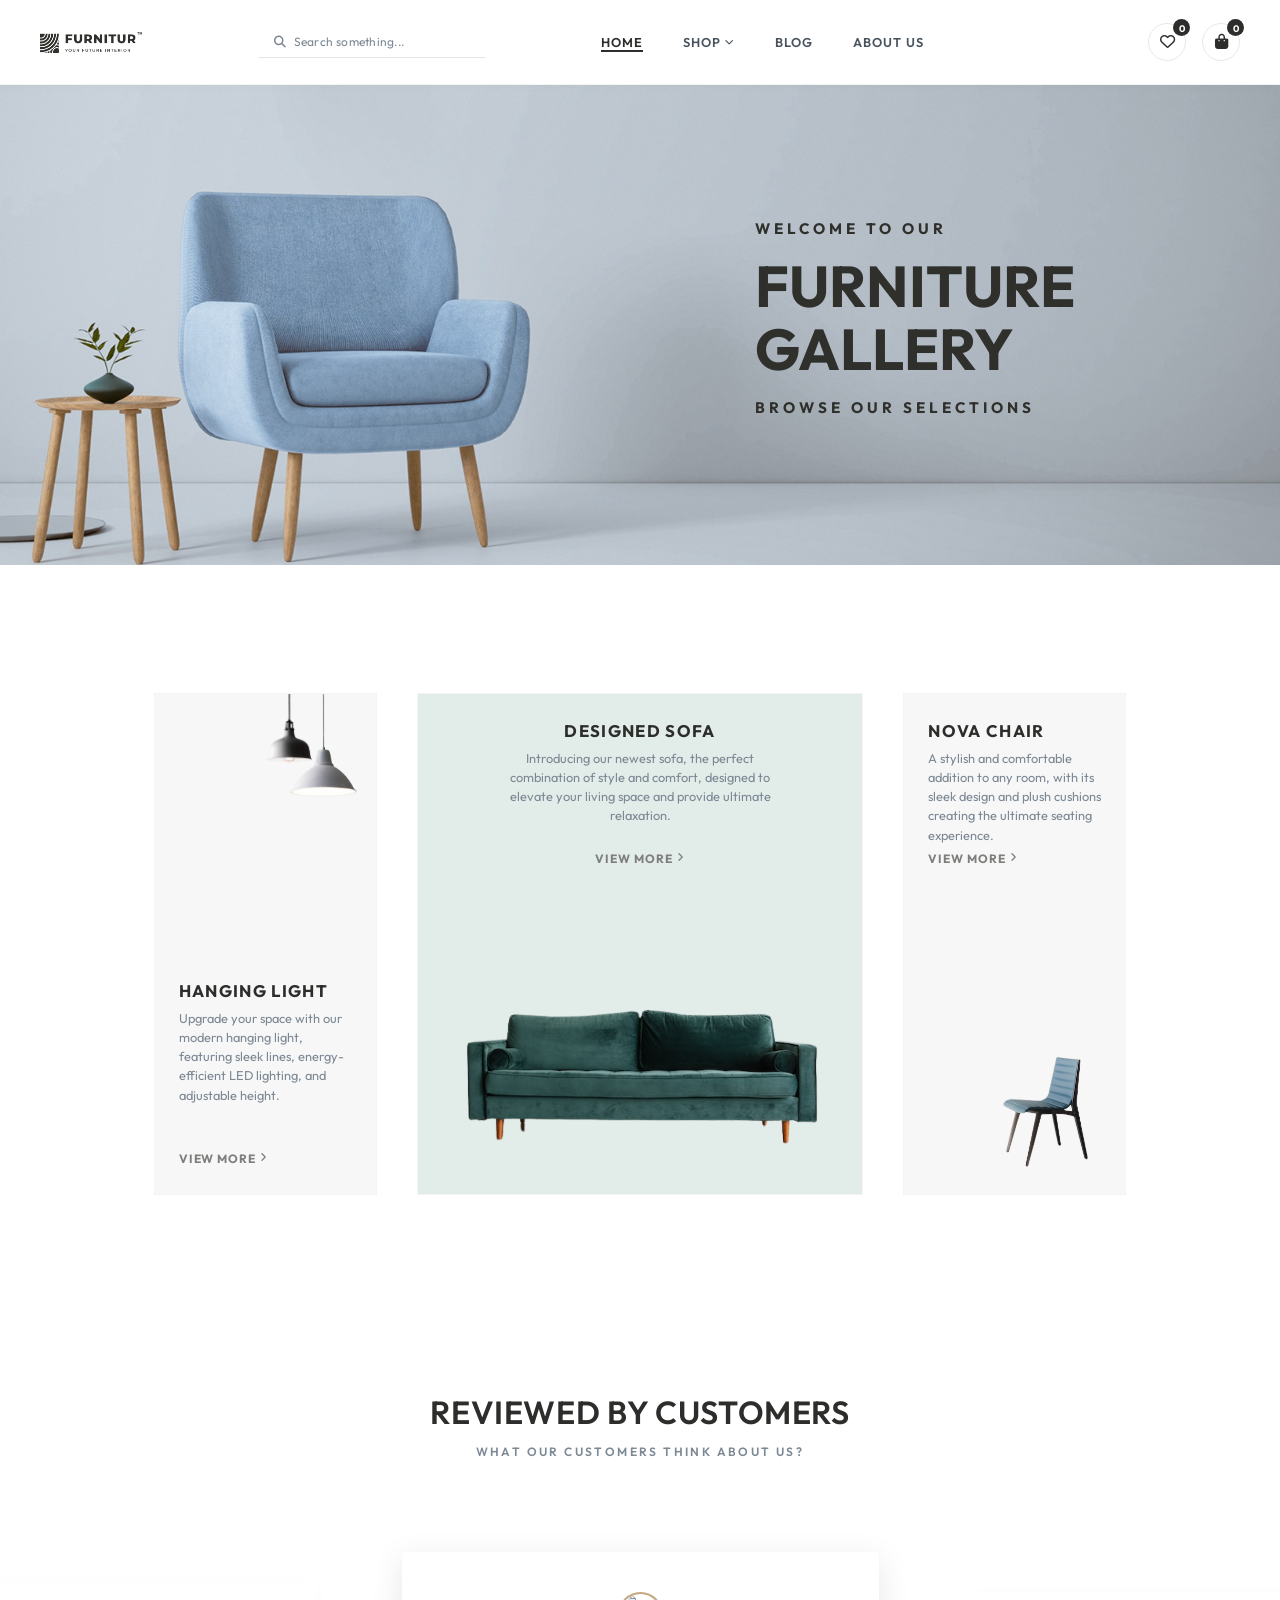
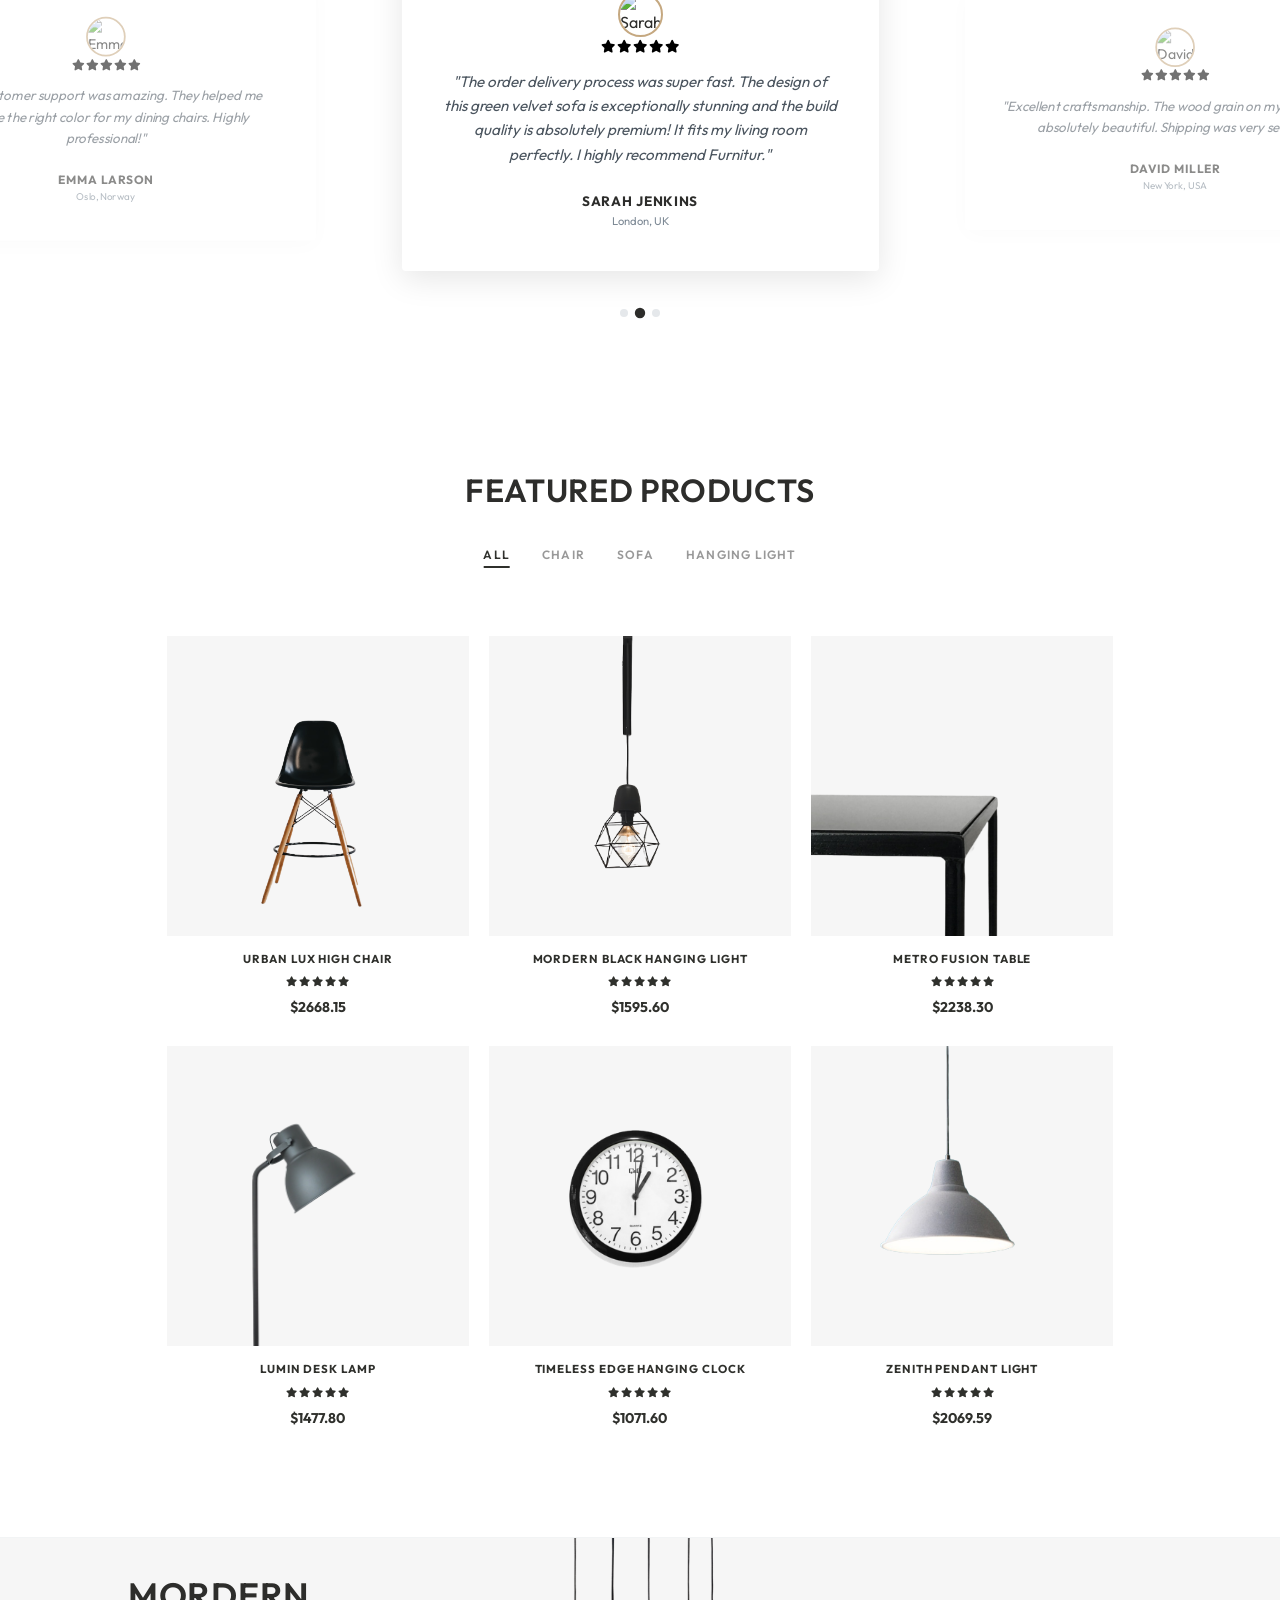
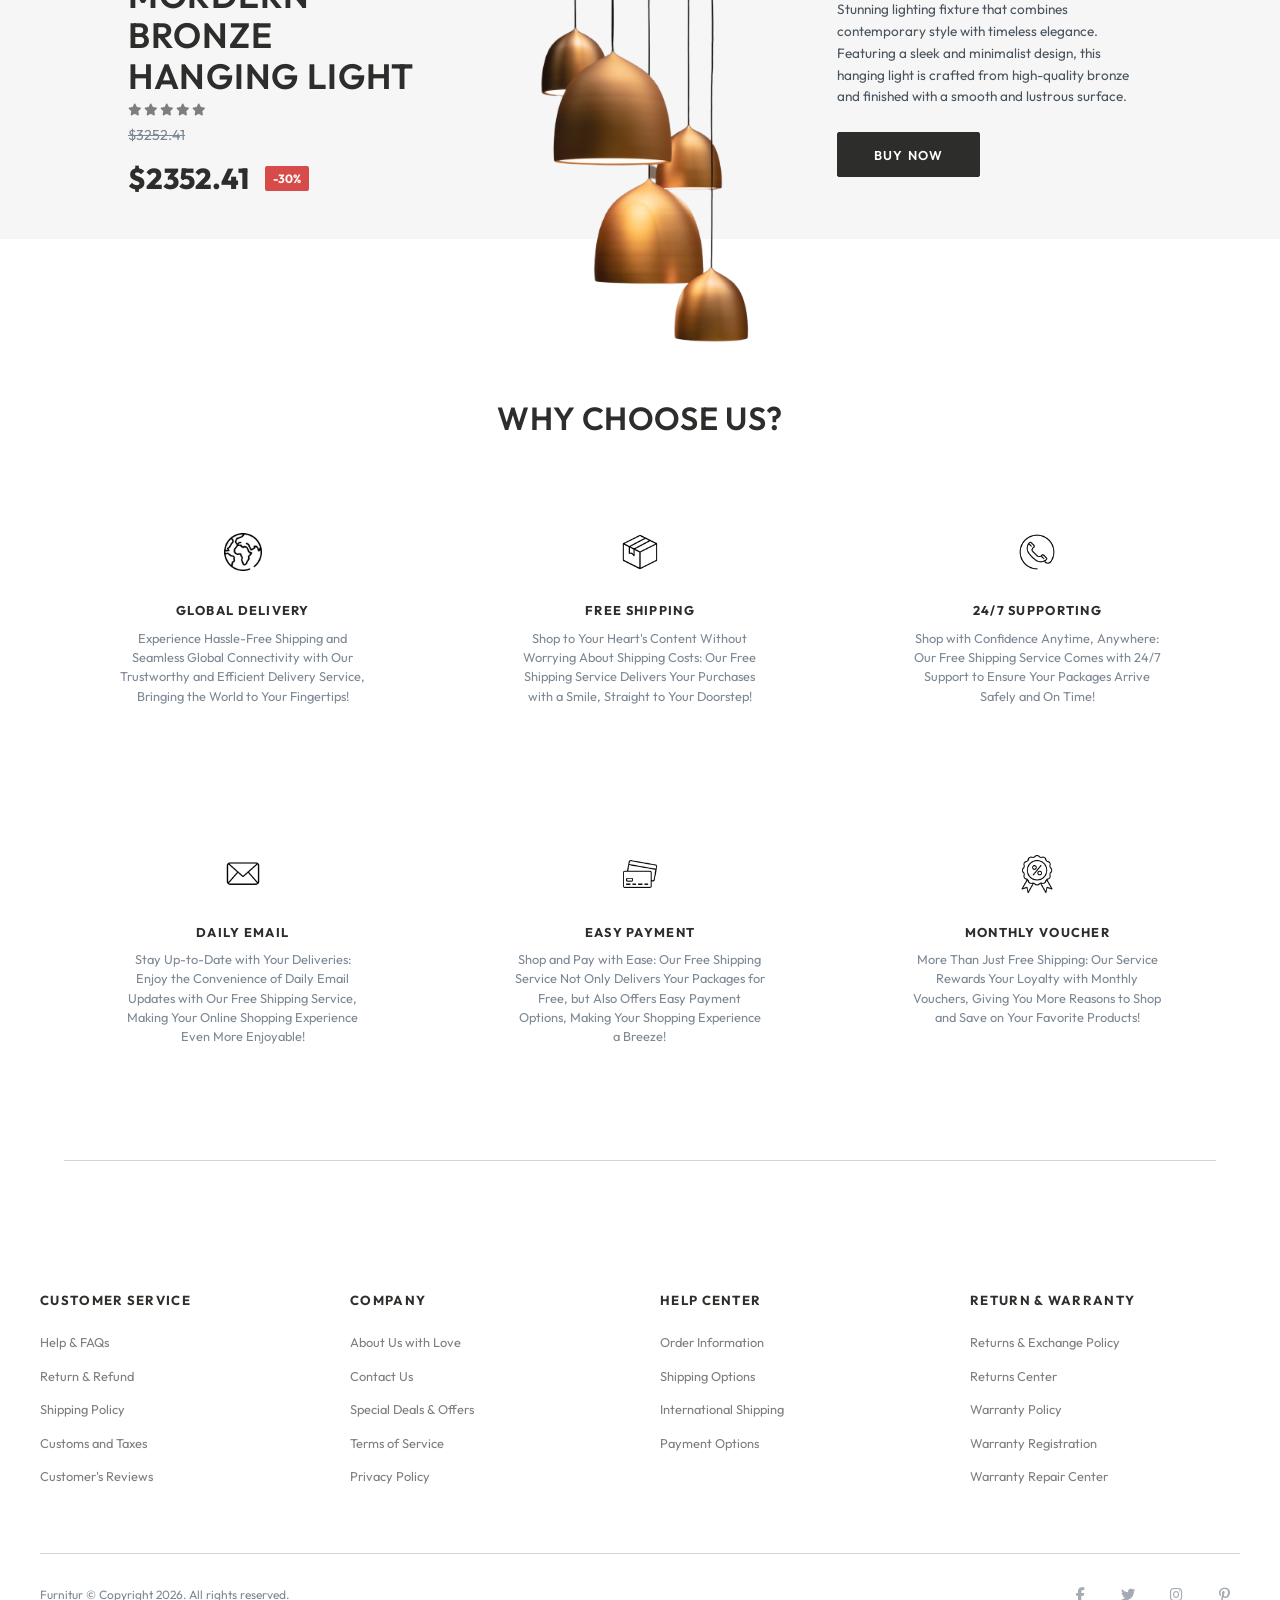
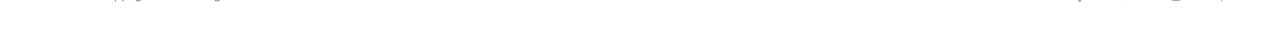
==== commit 7e046050: "first commit" ====
--- a/index.html
+++ b/index.html
@@ -28,7 +28,7 @@
       <div class="header-left">
         <!-- Logo -->
         <a href="index.html" class="logo-container" id="nav-logo">
-          <img src="./assets/logo.png" alt="FURNITUR" class="logo-img">
+          <img src="./assets/Logo.png" alt="FURNITUR" class="logo-img">
         </a>
 
         <!-- Search Bar -->
